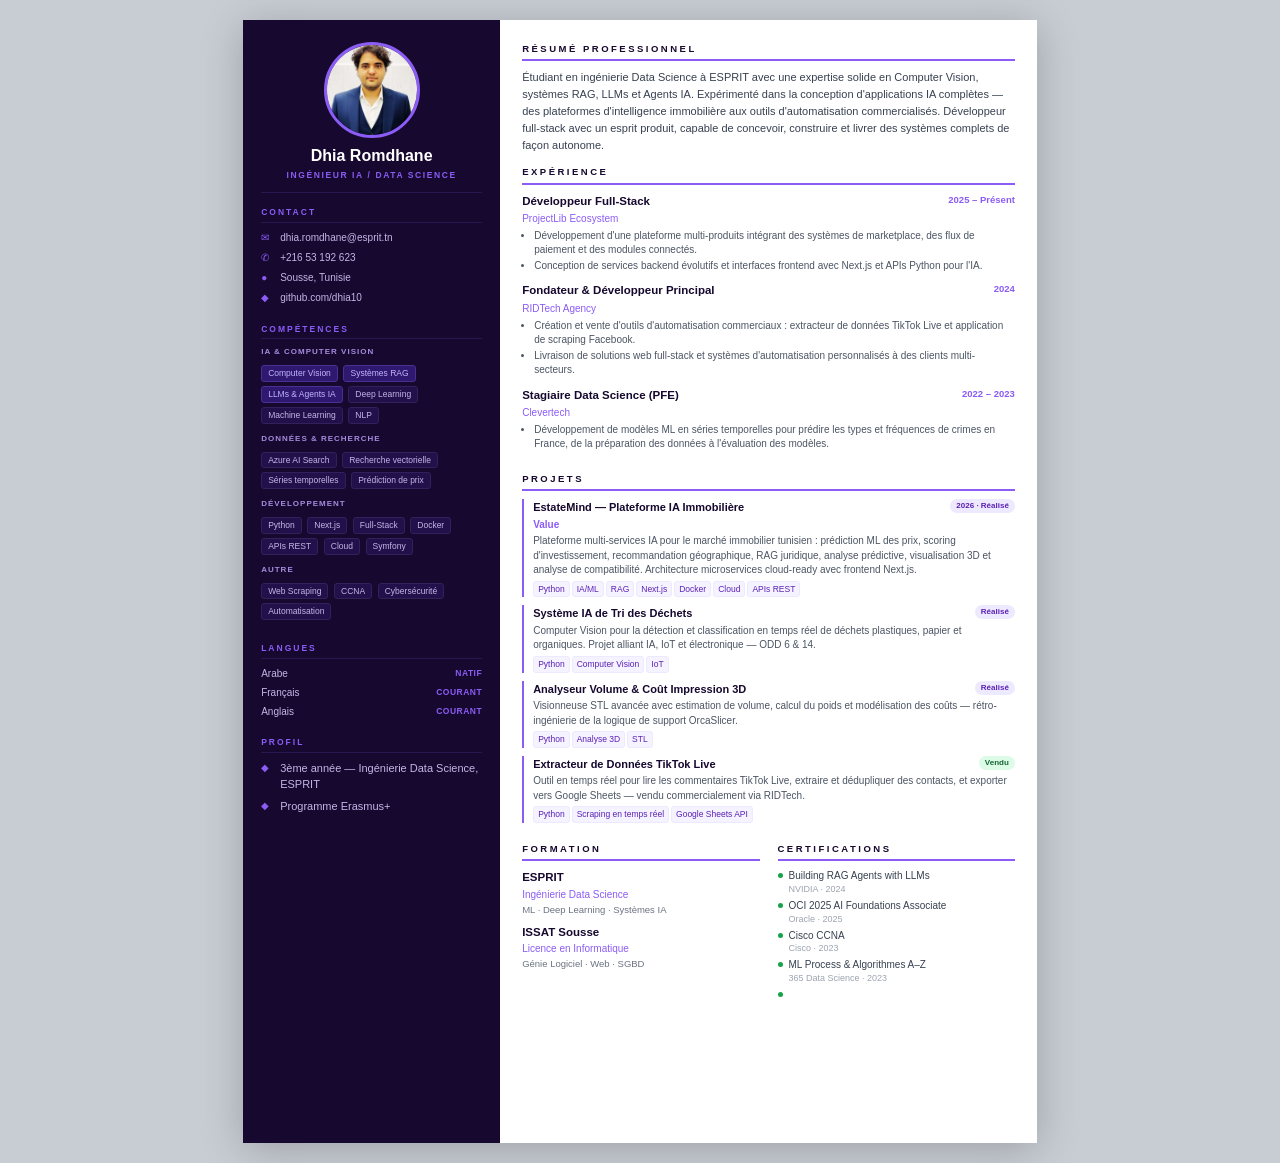
==== cv_dhia_romdhane_FR.html @ a09540bd "Initial commit (optimized)" ====
<!DOCTYPE html>
<html lang="fr">
<head>
<meta charset="UTF-8">
<title>Dhia Romdhane – CV Français</title>
<style>
* { margin:0; padding:0; box-sizing:border-box; }
body {
  font-family: 'Helvetica Neue', Arial, sans-serif;
  background: #c8cdd4;
  color: #1a1a2e;
  font-size: 13px;
  line-height: 1.5;
  display: flex;
  justify-content: center;
  align-items: flex-start;
  min-height: 100vh;
  padding: 20px 0;
}
.page {
  width: 210mm;
  height: 297mm;
  overflow: hidden;
  background: white;
  display: grid;
  grid-template-columns: 68mm 1fr;
  box-shadow: 0 6px 40px rgba(0,0,0,0.22);
  flex-shrink: 0;
}
.sidebar {
  background: #16082e;
  color: #dde6f5;
  padding: 22px 18px;
  display: flex;
  flex-direction: column;
  gap: 13px;
  overflow: hidden;
}
.photo-wrap { display:flex; justify-content:center; }
.photo-circle {
  width: 96px;
  height: 96px;
  border-radius: 50%;
  border: 3px solid #8b5cf6;
  overflow: hidden;
  background: #2d1260;
  display: flex;
  align-items: center;
  justify-content: center;
  font-size: 30px;
  font-weight: 700;
  color: #8b5cf6;
}
.photo-circle img { width:100%; height:100%; object-fit:cover; object-position: center top; }
.name-block {
  text-align: center;
  border-bottom: 1px solid #2a1650;
  padding-bottom: 10px;
  margin-top: 8px;
}
.name-block h1 { font-size:16px; font-weight:700; color:#fff; line-height:1.2; }
.name-block .subtitle {
  font-size: 8.5px;
  color: #8b5cf6;
  font-weight: 600;
  text-transform: uppercase;
  letter-spacing: 1.6px;
  margin-top: 4px;
}
.s-section h3 {
  font-size: 8.5px;
  font-weight: 700;
  text-transform: uppercase;
  letter-spacing: 2px;
  color: #8b5cf6;
  border-bottom: 1px solid #2a1650;
  padding-bottom: 3px;
  margin-bottom: 7px;
}
.c-item {
  display: flex;
  align-items: flex-start;
  gap: 6px;
  margin-bottom: 5px;
  font-size: 10px;
  color: #c5b5e8;
}
.c-item .ic { color:#8b5cf6; font-size:10px; flex-shrink:0; width:13px; }
.c-item a { color:#c5b5e8; text-decoration:none; }
.skill-cat { margin-bottom:8px; }
.skill-cat-label {
  font-size: 8px;
  font-weight: 700;
  text-transform: uppercase;
  letter-spacing: 1px;
  color: #a78bde;
  margin-bottom: 4px;
}
.stag {
  display: inline-block;
  background: #22104a;
  color: #c5b5e8;
  font-size: 8.5px;
  padding: 1px 6px;
  border-radius: 3px;
  margin: 1px 2px 1px 0;
  border: 1px solid #33205a;
}
.stag.hot {
  background: #2e1870;
  color: #c4b5fd;
  border-color: #4c2f90;
}
.lang-row {
  display: flex;
  justify-content: space-between;
  align-items: center;
  margin-bottom: 4px;
  font-size: 10px;
  color: #c5b5e8;
}
.lang-level {
  font-size: 8.5px;
  color: #8b5cf6;
  font-weight: 600;
  text-transform: uppercase;
  letter-spacing: 0.5px;
}
.main { padding: 22px 22px; display:flex; flex-direction:column; gap:11px; overflow:hidden; }
.section h2 {
  font-size: 9.5px;
  font-weight: 700;
  text-transform: uppercase;
  letter-spacing: 2.5px;
  color: #16082e;
  border-bottom: 2px solid #8b5cf6;
  padding-bottom: 3px;
  margin-bottom: 8px;
}
.summary-p { font-size:11px; color:#374151; line-height:1.55; }
.exp-item { margin-bottom:9px; }
.exp-head {
  display: flex;
  justify-content: space-between;
  align-items: flex-start;
  margin-bottom: 1px;
}
.exp-role { font-size:11.5px; font-weight:600; color:#16082e; }
.exp-date { font-size:9.5px; color:#8b5cf6; font-weight:600; white-space:nowrap; }
.exp-org { font-size:10px; color:#8b5cf6; font-weight:500; margin-bottom:3px; }
.bullets { padding-left:12px; color:#4b5563; font-size:10px; }
.bullets li { margin-bottom:1px; line-height:1.45; }
.proj-item {
  margin-bottom:8px;
  padding-left:9px;
  border-left: 2px solid #8b5cf6;
}
.proj-head {
  display: flex;
  justify-content: space-between;
  align-items: flex-start;
  margin-bottom:1px;
}
.proj-name { font-size:11px; font-weight:600; color:#16082e; }
.badge {
  font-size: 8px;
  padding: 1px 6px;
  border-radius: 10px;
  font-weight: 600;
  white-space: nowrap;
}
.badge.done { background:#ede9fe; color:#5b21b6; }
.badge.sold { background:#dcfce7; color:#166534; }
.proj-desc { font-size:10px; color:#4b5563; line-height:1.45; margin-top:2px; }
.tech-row { display:flex; flex-wrap:wrap; gap:2px; margin-top:3px; }
.tech { font-size:8.5px; background:#f5f3ff; color:#5b21b6; padding:1px 4px; border-radius:3px; border:1px solid #ede9fe; }
.edu-item { margin-bottom:7px; }
.edu-school { font-size:11.5px; font-weight:600; color:#16082e; }
.edu-deg { font-size:10px; color:#8b5cf6; font-weight:500; }
.edu-focus { font-size:9.5px; color:#6b7280; margin-top:1px; }
.cert-item { display:flex; align-items:flex-start; gap:6px; margin-bottom:4px; }
.cert-dot { width:5px; height:5px; border-radius:50%; background:#8b5cf6; margin-top:4px; flex-shrink:0; }
.cert-dot.done { background:#16a34a; }
.cert-text { font-size:10px; color:#374151; line-height:1.35; }
.cert-sub { font-size:9px; color:#9ca3af; }
@page { margin: 0; size: A4; }
@media print { body{background:white; padding:0; min-height:unset;} .page{box-shadow:none; margin:0;} }
</style>
</head>
<body>
<div class="page">

<div class="sidebar">
  <div>
    <div class="photo-wrap">
      <div class="photo-circle">
        <img src="photo_dhia.jpg" alt="Dhia Romdhane"
             onerror="this.parentElement.innerHTML='DR'">
      </div>
    </div>
    <div class="name-block">
      <h1>Dhia Romdhane</h1>
      <div class="subtitle">Ingénieur IA / Data Science</div>
    </div>
  </div>

  <div class="s-section">
    <h3>Contact</h3>
    <div class="c-item"><span class="ic">&#9993;</span><span>dhia.romdhane@esprit.tn</span></div>
    <div class="c-item"><span class="ic">&#9990;</span><span>+216 53 192 623</span></div>
    <div class="c-item"><span class="ic">&#9679;</span><span>Sousse, Tunisie</span></div>
    <div class="c-item"><span class="ic">&#9670;</span><a href="https://github.com/dhia10">github.com/dhia10</a></div>
  </div>

  <div class="s-section">
    <h3>Compétences</h3>
    <div class="skill-cat">
      <div class="skill-cat-label">IA &amp; Computer Vision</div>
      <span class="stag hot">Computer Vision</span>
      <span class="stag hot">Systèmes RAG</span>
      <span class="stag hot">LLMs &amp; Agents IA</span>
      <span class="stag">Deep Learning</span>
      <span class="stag">Machine Learning</span>
      <span class="stag">NLP</span>
    </div>
    <div class="skill-cat">
      <div class="skill-cat-label">Données &amp; Recherche</div>
      <span class="stag">Azure AI Search</span>
      <span class="stag">Recherche vectorielle</span>
      <span class="stag">Séries temporelles</span>
      <span class="stag">Prédiction de prix</span>
    </div>
    <div class="skill-cat">
      <div class="skill-cat-label">Développement</div>
      <span class="stag">Python</span>
      <span class="stag">Next.js</span>
      <span class="stag">Full-Stack</span>
      <span class="stag">Docker</span>
      <span class="stag">APIs REST</span>
      <span class="stag">Cloud</span>
      <span class="stag">Symfony</span>
    </div>
    <div class="skill-cat">
      <div class="skill-cat-label">Autre</div>
      <span class="stag">Web Scraping</span>
      <span class="stag">CCNA</span>
      <span class="stag">Cybersécurité</span>
      <span class="stag">Automatisation</span>
    </div>
  </div>

  <div class="s-section">
    <h3>Langues</h3>
    <div class="lang-row"><span>Arabe</span><span class="lang-level">Natif</span></div>
    <div class="lang-row"><span>Français</span><span class="lang-level">Courant</span></div>
    <div class="lang-row"><span>Anglais</span><span class="lang-level">Courant</span></div>
  </div>

  <div class="s-section">
    <h3>Profil</h3>
    <div class="c-item" style="font-size:11px;">
      <span class="ic">&#9670;</span>
      <span>3ème année — Ingénierie Data Science, ESPRIT</span>
    </div>
    <div class="c-item" style="font-size:11px; margin-top:2px;">
      <span class="ic">&#9670;</span>
      <span>Programme Erasmus+</span>
    </div>
  </div>
</div>

<div class="main">

  <div class="section">
    <h2>Résumé Professionnel</h2>
    <p class="summary-p">
      Étudiant en ingénierie Data Science à ESPRIT avec une expertise solide en Computer Vision, systèmes RAG, LLMs et Agents IA. Expérimenté dans la conception d'applications IA complètes — des plateformes d'intelligence immobilière aux outils d'automatisation commercialisés. Développeur full-stack avec un esprit produit, capable de concevoir, construire et livrer des systèmes complets de façon autonome.
    </p>
  </div>

  <div class="section">
    <h2>Expérience</h2>

    <div class="exp-item">
      <div class="exp-head">
        <div class="exp-role">Développeur Full-Stack</div>
        <div class="exp-date">2025 – Présent</div>
      </div>
      <div class="exp-org">ProjectLib Ecosystem</div>
      <ul class="bullets">
        <li>Développement d'une plateforme multi-produits intégrant des systèmes de marketplace, des flux de paiement et des modules connectés.</li>
        <li>Conception de services backend évolutifs et interfaces frontend avec Next.js et APIs Python pour l'IA.</li>
      </ul>
    </div>

    <div class="exp-item">
      <div class="exp-head">
        <div class="exp-role">Fondateur &amp; Développeur Principal</div>
        <div class="exp-date">2024</div>
      </div>
      <div class="exp-org">RIDTech Agency</div>
      <ul class="bullets">
        <li>Création et vente d'outils d'automatisation commerciaux : extracteur de données TikTok Live et application de scraping Facebook.</li>
        <li>Livraison de solutions web full-stack et systèmes d'automatisation personnalisés à des clients multi-secteurs.</li>
      </ul>
    </div>

    <div class="exp-item">
      <div class="exp-head">
        <div class="exp-role">Stagiaire Data Science (PFE)</div>
        <div class="exp-date">2022 – 2023</div>
      </div>
      <div class="exp-org">Clevertech</div>
      <ul class="bullets">
        <li>Développement de modèles ML en séries temporelles pour prédire les types et fréquences de crimes en France, de la préparation des données à l'évaluation des modèles.</li>
      </ul>
    </div>
  </div>

  <div class="section">
    <h2>Projets</h2>

    <div class="proj-item">
      <div class="proj-head">
        <div class="proj-name">EstateMind — Plateforme IA Immobilière</div>
        <span class="badge done">2026 · Réalisé</span>
      </div>
      <div class="proj-desc" style="margin-bottom:2px;"><span style="font-size:10px;color:#8b5cf6;font-weight:600;">Value</span></div>
      <div class="proj-desc">Plateforme multi-services IA pour le marché immobilier tunisien : prédiction ML des prix, scoring d'investissement, recommandation géographique, RAG juridique, analyse prédictive, visualisation 3D et analyse de compatibilité. Architecture microservices cloud-ready avec frontend Next.js.</div>
      <div class="tech-row">
        <span class="tech">Python</span><span class="tech">IA/ML</span><span class="tech">RAG</span>
        <span class="tech">Next.js</span><span class="tech">Docker</span>
        <span class="tech">Cloud</span><span class="tech">APIs REST</span>
      </div>
    </div>

    <div class="proj-item">
      <div class="proj-head">
        <div class="proj-name">Système IA de Tri des Déchets</div>
        <span class="badge done">Réalisé</span>
      </div>
      <div class="proj-desc">Computer Vision pour la détection et classification en temps réel de déchets plastiques, papier et organiques. Projet alliant IA, IoT et électronique — ODD 6 &amp; 14.</div>
      <div class="tech-row">
        <span class="tech">Python</span><span class="tech">Computer Vision</span><span class="tech">IoT</span>
      </div>
    </div>

    <div class="proj-item">
      <div class="proj-head">
        <div class="proj-name">Analyseur Volume &amp; Coût Impression 3D</div>
        <span class="badge done">Réalisé</span>
      </div>
      <div class="proj-desc">Visionneuse STL avancée avec estimation de volume, calcul du poids et modélisation des coûts — rétro-ingénierie de la logique de support OrcaSlicer.</div>
      <div class="tech-row">
        <span class="tech">Python</span><span class="tech">Analyse 3D</span><span class="tech">STL</span>
      </div>
    </div>

    <div class="proj-item">
      <div class="proj-head">
        <div class="proj-name">Extracteur de Données TikTok Live</div>
        <span class="badge sold">Vendu</span>
      </div>
      <div class="proj-desc">Outil en temps réel pour lire les commentaires TikTok Live, extraire et dédupliquer des contacts, et exporter vers Google Sheets — vendu commercialement via RIDTech.</div>
      <div class="tech-row">
        <span class="tech">Python</span><span class="tech">Scraping en temps réel</span><span class="tech">Google Sheets API</span>
      </div>
    </div>
  </div>

  <div style="display:grid; grid-template-columns:1fr 1fr; gap:18px;">
    <div class="section">
      <h2>Formation</h2>
      <div class="edu-item">
        <div class="edu-school">ESPRIT</div>
        <div class="edu-deg">Ingénierie Data Science</div>
        <div class="edu-focus">ML · Deep Learning · Systèmes IA</div>
      </div>
      <div class="edu-item">
        <div class="edu-school">ISSAT Sousse</div>
        <div class="edu-deg">Licence en Informatique</div>
        <div class="edu-focus">Génie Logiciel · Web · SGBD</div>
      </div>
    </div>

    <div class="section">
      <h2>Certifications</h2>
      <div class="cert-item"><div class="cert-dot done"></div><div class="cert-text">Building RAG Agents with LLMs<div class="cert-sub">NVIDIA · 2024</div></div></div>
      <div class="cert-item"><div class="cert-dot done"></div><div class="cert-text">OCI 2025 AI Foundations Associate<div class="cert-sub">Oracle · 2025</div></div></div>
      <div class="cert-item"><div class="cert-dot done"></div><div class="cert-text">Cisco CCNA<div class="cert-sub">Cisco · 2023</div></div></div>
      <div class="cert-item"><div class="cert-dot done"></div><div class="cert-text">ML Process &amp; Algorithmes A–Z<div class="cert-sub">365 Data Science · 2023</div></div></div>
      <div class="cert-item"><div class="cert-dot done"></div><div class="c
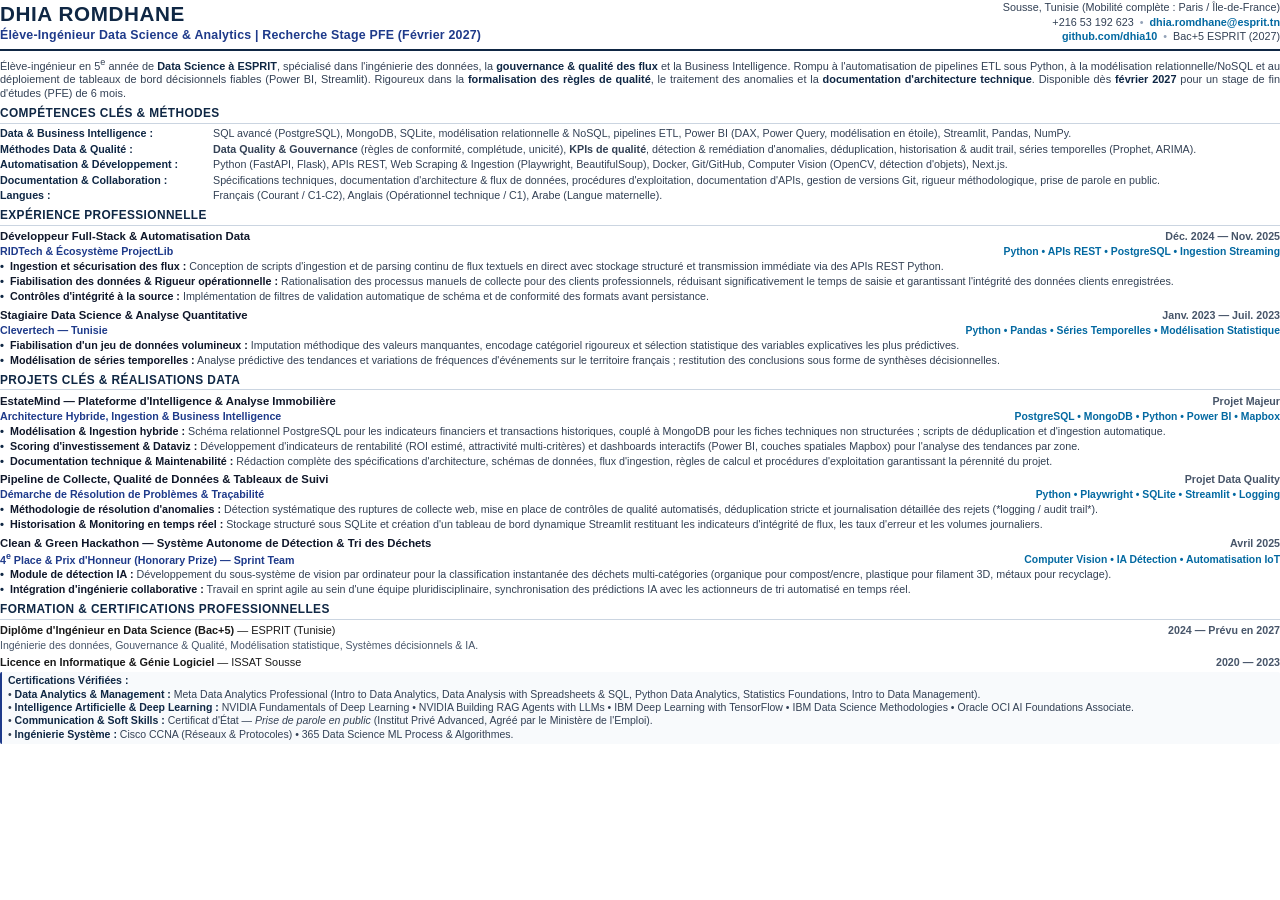
==== commit 8f7e0f5b: "update: refresh master French CV with data governance, quality KPIs, hackathon, and verified certs" ====
--- a/cv_dhia_romdhane_FR.html
+++ b/cv_dhia_romdhane_FR.html
@@ -2,391 +2,376 @@
 <html lang="fr">
 <head>
 <meta charset="UTF-8">
-<title>Dhia Romdhane – CV Français</title>
+<meta name="viewport" content="width=device-width, initial-scale=1.0">
+<title>CV Dhia Romdhane - Data Science & Analytics</title>
 <style>
-* { margin:0; padding:0; box-sizing:border-box; }
-body {
-  font-family: 'Helvetica Neue', Arial, sans-serif;
-  background: #c8cdd4;
-  color: #1a1a2e;
-  font-size: 13px;
-  line-height: 1.5;
-  display: flex;
-  justify-content: center;
-  align-items: flex-start;
-  min-height: 100vh;
-  padding: 20px 0;
-}
-.page {
-  width: 210mm;
-  height: 297mm;
-  overflow: hidden;
-  background: white;
-  display: grid;
-  grid-template-columns: 68mm 1fr;
-  box-shadow: 0 6px 40px rgba(0,0,0,0.22);
-  flex-shrink: 0;
-}
-.sidebar {
-  background: #16082e;
-  color: #dde6f5;
-  padding: 22px 18px;
-  display: flex;
-  flex-direction: column;
-  gap: 13px;
-  overflow: hidden;
-}
-.photo-wrap { display:flex; justify-content:center; }
-.photo-circle {
-  width: 96px;
-  height: 96px;
-  border-radius: 50%;
-  border: 3px solid #8b5cf6;
-  overflow: hidden;
-  background: #2d1260;
-  display: flex;
-  align-items: center;
-  justify-content: center;
-  font-size: 30px;
-  font-weight: 700;
-  color: #8b5cf6;
-}
-.photo-circle img { width:100%; height:100%; object-fit:cover; object-position: center top; }
-.name-block {
-  text-align: center;
-  border-bottom: 1px solid #2a1650;
-  padding-bottom: 10px;
-  margin-top: 8px;
-}
-.name-block h1 { font-size:16px; font-weight:700; color:#fff; line-height:1.2; }
-.name-block .subtitle {
-  font-size: 8.5px;
-  color: #8b5cf6;
-  font-weight: 600;
-  text-transform: uppercase;
-  letter-spacing: 1.6px;
-  margin-top: 4px;
-}
-.s-section h3 {
-  font-size: 8.5px;
-  font-weight: 700;
-  text-transform: uppercase;
-  letter-spacing: 2px;
-  color: #8b5cf6;
-  border-bottom: 1px solid #2a1650;
-  padding-bottom: 3px;
-  margin-bottom: 7px;
-}
-.c-item {
-  display: flex;
-  align-items: flex-start;
-  gap: 6px;
-  margin-bottom: 5px;
-  font-size: 10px;
-  color: #c5b5e8;
-}
-.c-item .ic { color:#8b5cf6; font-size:10px; flex-shrink:0; width:13px; }
-.c-item a { color:#c5b5e8; text-decoration:none; }
-.skill-cat { margin-bottom:8px; }
-.skill-cat-label {
-  font-size: 8px;
-  font-weight: 700;
-  text-transform: uppercase;
-  letter-spacing: 1px;
-  color: #a78bde;
-  margin-bottom: 4px;
-}
-.stag {
-  display: inline-block;
-  background: #22104a;
-  color: #c5b5e8;
-  font-size: 8.5px;
-  padding: 1px 6px;
-  border-radius: 3px;
-  margin: 1px 2px 1px 0;
-  border: 1px solid #33205a;
-}
-.stag.hot {
-  background: #2e1870;
-  color: #c4b5fd;
-  border-color: #4c2f90;
-}
-.lang-row {
-  display: flex;
-  justify-content: space-between;
-  align-items: center;
-  margin-bottom: 4px;
-  font-size: 10px;
-  color: #c5b5e8;
-}
-.lang-level {
-  font-size: 8.5px;
-  color: #8b5cf6;
-  font-weight: 600;
-  text-transform: uppercase;
-  letter-spacing: 0.5px;
-}
-.main { padding: 22px 22px; display:flex; flex-direction:column; gap:11px; overflow:hidden; }
-.section h2 {
-  font-size: 9.5px;
-  font-weight: 700;
-  text-transform: uppercase;
-  letter-spacing: 2.5px;
-  color: #16082e;
-  border-bottom: 2px solid #8b5cf6;
-  padding-bottom: 3px;
-  margin-bottom: 8px;
-}
-.summary-p { font-size:11px; color:#374151; line-height:1.55; }
-.exp-item { margin-bottom:9px; }
-.exp-head {
-  display: flex;
-  justify-content: space-between;
-  align-items: flex-start;
-  margin-bottom: 1px;
-}
-.exp-role { font-size:11.5px; font-weight:600; color:#16082e; }
-.exp-date { font-size:9.5px; color:#8b5cf6; font-weight:600; white-space:nowrap; }
-.exp-org { font-size:10px; color:#8b5cf6; font-weight:500; margin-bottom:3px; }
-.bullets { padding-left:12px; color:#4b5563; font-size:10px; }
-.bullets li { margin-bottom:1px; line-height:1.45; }
-.proj-item {
-  margin-bottom:8px;
-  padding-left:9px;
-  border-left: 2px solid #8b5cf6;
-}
-.proj-head {
-  display: flex;
-  justify-content: space-between;
-  align-items: flex-start;
-  margin-bottom:1px;
-}
-.proj-name { font-size:11px; font-weight:600; color:#16082e; }
-.badge {
-  font-size: 8px;
-  padding: 1px 6px;
-  border-radius: 10px;
-  font-weight: 600;
-  white-space: nowrap;
-}
-.badge.done { background:#ede9fe; color:#5b21b6; }
-.badge.sold { background:#dcfce7; color:#166534; }
-.proj-desc { font-size:10px; color:#4b5563; line-height:1.45; margin-top:2px; }
-.tech-row { display:flex; flex-wrap:wrap; gap:2px; margin-top:3px; }
-.tech { font-size:8.5px; background:#f5f3ff; color:#5b21b6; padding:1px 4px; border-radius:3px; border:1px solid #ede9fe; }
-.edu-item { margin-bottom:7px; }
-.edu-school { font-size:11.5px; font-weight:600; color:#16082e; }
-.edu-deg { font-size:10px; color:#8b5cf6; font-weight:500; }
-.edu-focus { font-size:9.5px; color:#6b7280; margin-top:1px; }
-.cert-item { display:flex; align-items:flex-start; gap:6px; margin-bottom:4px; }
-.cert-dot { width:5px; height:5px; border-radius:50%; background:#8b5cf6; margin-top:4px; flex-shrink:0; }
-.cert-dot.done { background:#16a34a; }
-.cert-text { font-size:10px; color:#374151; line-height:1.35; }
-.cert-sub { font-size:9px; color:#9ca3af; }
-@page { margin: 0; size: A4; }
-@media print { body{background:white; padding:0; min-height:unset;} .page{box-shadow:none; margin:0;} }
+  @page {
+    size: A4;
+    margin: 8mm 10mm 7mm 10mm;
+  }
+  * {
+    box-sizing: border-box;
+    margin: 0;
+    padding: 0;
+  }
+  body {
+    font-family: -apple-system, BlinkMacSystemFont, "Segoe UI", Roboto, "Helvetica Neue", Arial, sans-serif;
+    color: #1a1a1a;
+    background: #fff;
+    font-size: 8.4pt;
+    line-height: 1.32;
+    -webkit-print-color-adjust: exact;
+    print-color-adjust: exact;
+  }
+
+  /* Header */
+  .header {
+    border-bottom: 2px solid #0f2744;
+    padding-bottom: 5px;
+    margin-bottom: 6px;
+    display: flex;
+    justify-content: space-between;
+    align-items: flex-end;
+  }
+  .header-left h1 {
+    font-size: 15.5pt;
+    font-weight: 800;
+    color: #0f2744;
+    letter-spacing: 0.6px;
+    text-transform: uppercase;
+    line-height: 1.1;
+    margin-bottom: 2px;
+  }
+  .header-left .title {
+    font-size: 9.3pt;
+    font-weight: 700;
+    color: #1e3a8a;
+    letter-spacing: 0.2px;
+  }
+  .header-right {
+    text-align: right;
+    font-size: 8.1pt;
+    color: #334155;
+    line-height: 1.35;
+  }
+  .header-right a {
+    color: #0369a1;
+    text-decoration: none;
+    font-weight: 600;
+  }
+  .header-right .sep {
+    color: #94a3b8;
+    margin: 0 3px;
+  }
+
+  /* Summary */
+  .summary {
+    font-size: 8.2pt;
+    color: #334155;
+    text-align: justify;
+    margin-bottom: 6px;
+    line-height: 1.28;
+  }
+  .summary strong {
+    color: #0f2744;
+  }
+
+  /* Section */
+  section {
+    margin-bottom: 5.5px;
+  }
+  h2 {
+    font-size: 8.9pt;
+    font-weight: 800;
+    text-transform: uppercase;
+    color: #0f2744;
+    border-bottom: 1.2px solid #cbd5e1;
+    padding-bottom: 1px;
+    margin-bottom: 3.5px;
+    letter-spacing: 0.4px;
+    display: flex;
+    justify-content: space-between;
+    align-items: center;
+  }
+
+  /* Competences Grid */
+  .skills-container {
+    display: flex;
+    flex-direction: column;
+    gap: 2px;
+    font-size: 8.05pt;
+  }
+  .skill-line {
+    display: flex;
+    align-items: baseline;
+    gap: 8px;
+    line-height: 1.25;
+  }
+  .skill-label {
+    font-weight: 700;
+    color: #0f2744;
+    width: 205px;
+    flex-shrink: 0;
+  }
+  .skill-content {
+    color: #334155;
+    flex-grow: 1;
+  }
+
+  /* Experience & Projects items */
+  .item {
+    margin-bottom: 4px;
+  }
+  .item:last-child {
+    margin-bottom: 0;
+  }
+  .item-header {
+    display: flex;
+    justify-content: space-between;
+    align-items: baseline;
+    font-size: 8.5pt;
+  }
+  .item-title {
+    font-weight: 700;
+    color: #0f172a;
+  }
+  .item-date {
+    font-weight: 600;
+    color: #475569;
+    font-size: 8.0pt;
+    white-space: nowrap;
+  }
+  .item-sub {
+    display: flex;
+    justify-content: space-between;
+    align-items: baseline;
+    font-size: 8.0pt;
+    color: #475569;
+    margin-bottom: 1.5px;
+  }
+  .item-company {
+    font-weight: 600;
+    color: #1e3a8a;
+  }
+  .item-tech {
+    color: #0369a1;
+    font-weight: 600;
+    font-size: 7.8pt;
+  }
+
+  /* Bullet points */
+  ul.bullets {
+    list-style: none;
+    padding-left: 0;
+    margin: 0;
+  }
+  ul.bullets li {
+    position: relative;
+    padding-left: 10px;
+    margin-bottom: 1.5px;
+    font-size: 8.05pt;
+    line-height: 1.25;
+    text-align: justify;
+    color: #334155;
+  }
+  ul.bullets li:last-child {
+    margin-bottom: 0;
+  }
+  ul.bullets li::before {
+    content: "•";
+    position: absolute;
+    left: 0;
+    color: #0f2744;
+    font-weight: 800;
+    font-size: 8.5pt;
+    line-height: 1.2;
+  }
+  ul.bullets li strong {
+    color: #0f172a;
+  }
+
+  /* Formations & Certifications */
+  .formation-row {
+    display: flex;
+    justify-content: space-between;
+    align-items: baseline;
+    font-size: 8.2pt;
+    margin-bottom: 1px;
+  }
+  .cert-block {
+    margin-top: 2.5px;
+    font-size: 7.9pt;
+    line-height: 1.28;
+    color: #334155;
+    background: #f8fafc;
+    border-left: 2px solid #1e3a8a;
+    padding: 2.5px 6px;
+    border-radius: 2px;
+  }
+  .cert-block strong {
+    color: #0f2744;
+  }
 </style>
 </head>
 <body>
-<div class="page">
-
-<div class="sidebar">
-  <div>
-    <div class="photo-wrap">
-      <div class="photo-circle">
-        <img src="photo_dhia.jpg" alt="Dhia Romdhane"
-             onerror="this.parentElement.innerHTML='DR'">
-      </div>
-    </div>
-    <div class="name-block">
-      <h1>Dhia Romdhane</h1>
-      <div class="subtitle">Ingénieur IA / Data Science</div>
-    </div>
-  </div>
-
-  <div class="s-section">
-    <h3>Contact</h3>
-    <div class="c-item"><span class="ic">&#9993;</span><span>dhia.romdhane@esprit.tn</span></div>
-    <div class="c-item"><span class="ic">&#9990;</span><span>+216 53 192 623</span></div>
-    <div class="c-item"><span class="ic">&#9679;</span><span>Sousse, Tunisie</span></div>
-    <div class="c-item"><span class="ic">&#9670;</span><a href="https://github.com/dhia10">github.com/dhia10</a></div>
-  </div>
-
-  <div class="s-section">
-    <h3>Compétences</h3>
-    <div class="skill-cat">
-      <div class="skill-cat-label">IA &amp; Computer Vision</div>
-      <span class="stag hot">Computer Vision</span>
-      <span class="stag hot">Systèmes RAG</span>
-      <span class="stag hot">LLMs &amp; Agents IA</span>
-      <span class="stag">Deep Learning</span>
-      <span class="stag">Machine Learning</span>
-      <span class="stag">NLP</span>
-    </div>
-    <div class="skill-cat">
-      <div class="skill-cat-label">Données &amp; Recherche</div>
-      <span class="stag">Azure AI Search</span>
-      <span class="stag">Recherche vectorielle</span>
-      <span class="stag">Séries temporelles</span>
-      <span class="stag">Prédiction de prix</span>
-    </div>
-    <div class="skill-cat">
-      <div class="skill-cat-label">Développement</div>
-      <span class="stag">Python</span>
-      <span class="stag">Next.js</span>
-      <span class="stag">Full-Stack</span>
-      <span class="stag">Docker</span>
-      <span class="stag">APIs REST</span>
-      <span class="stag">Cloud</span>
-      <span class="stag">Symfony</span>
-    </div>
-    <div class="skill-cat">
-      <div class="skill-cat-label">Autre</div>
-      <span class="stag">Web Scraping</span>
-      <span class="stag">CCNA</span>
-      <span class="stag">Cybersécurité</span>
-      <span class="stag">Automatisation</span>
-    </div>
-  </div>
-
-  <div class="s-section">
-    <h3>Langues</h3>
-    <div class="lang-row"><span>Arabe</span><span class="lang-level">Natif</span></div>
-    <div class="lang-row"><span>Français</span><span class="lang-level">Courant</span></div>
-    <div class="lang-row"><span>Anglais</span><span class="lang-level">Courant</span></div>
-  </div>
-
-  <div class="s-section">
-    <h3>Profil</h3>
-    <div class="c-item" style="font-size:11px;">
-      <span class="ic">&#9670;</span>
-      <span>3ème année — Ingénierie Data Science, ESPRIT</span>
-    </div>
-    <div class="c-item" style="font-size:11px; margin-top:2px;">
-      <span class="ic">&#9670;</span>
-      <span>Programme Erasmus+</span>
-    </div>
-  </div>
+
+<!-- EN-TÊTE -->
+<header class="header">
+  <div class="header-left">
+    <h1>Dhia Romdhane</h1>
+    <div class="title">Élève-Ingénieur Data Science & Analytics | Recherche Stage PFE (Février 2027)</div>
+  </div>
+  <div class="header-right">
+    <div>Sousse, Tunisie (Mobilité complète : Paris / Île-de-France)</div>
+    <div>+216 53 192 623 <span class="sep">•</span> <a href="mailto:dhia.romdhane@esprit.tn">dhia.romdhane@esprit.tn</a></div>
+    <div><a href="https://github.com/dhia10" target="_blank">github.com/dhia10</a> <span class="sep">•</span> Bac+5 ESPRIT (2027)</div>
+  </div>
+</header>
+
+<!-- PROFIL -->
+<div class="summary">
+  Élève-ingénieur en 5<sup>e</sup> année de <strong>Data Science à ESPRIT</strong>, spécialisé dans l'ingénierie des données, la <strong>gouvernance & qualité des flux</strong> et la Business Intelligence. Rompu à l'automatisation de pipelines ETL sous Python, à la modélisation relationnelle/NoSQL et au déploiement de tableaux de bord décisionnels fiables (Power BI, Streamlit). Rigoureux dans la <strong>formalisation des règles de qualité</strong>, le traitement des anomalies et la <strong>documentation d'architecture technique</strong>. Disponible dès <strong>février 2027</strong> pour un stage de fin d'études (PFE) de 6 mois.
 </div>
 
-<div class="main">
-
-  <div class="section">
-    <h2>Résumé Professionnel</h2>
-    <p class="summary-p">
-      Étudiant en ingénierie Data Science à ESPRIT avec une expertise solide en Computer Vision, systèmes RAG, LLMs et Agents IA. Expérimenté dans la conception d'applications IA complètes — des plateformes d'intelligence immobilière aux outils d'automatisation commercialisés. Développeur full-stack avec un esprit produit, capable de concevoir, construire et livrer des systèmes complets de façon autonome.
-    </p>
-  </div>
-
-  <div class="section">
-    <h2>Expérience</h2>
-
-    <div class="exp-item">
-      <div class="exp-head">
-        <div class="exp-role">Développeur Full-Stack</div>
-        <div class="exp-date">2025 – Présent</div>
-      </div>
-      <div class="exp-org">ProjectLib Ecosystem</div>
-      <ul class="bullets">
-        <li>Développement d'une plateforme multi-produits intégrant des systèmes de marketplace, des flux de paiement et des modules connectés.</li>
-        <li>Conception de services backend évolutifs et interfaces frontend avec Next.js et APIs Python pour l'IA.</li>
-      </ul>
-    </div>
-
-    <div class="exp-item">
-      <div class="exp-head">
-        <div class="exp-role">Fondateur &amp; Développeur Principal</div>
-        <div class="exp-date">2024</div>
-      </div>
-      <div class="exp-org">RIDTech Agency</div>
-      <ul class="bullets">
-        <li>Création et vente d'outils d'automatisation commerciaux : extracteur de données TikTok Live et application de scraping Facebook.</li>
-        <li>Livraison de solutions web full-stack et systèmes d'automatisation personnalisés à des clients multi-secteurs.</li>
-      </ul>
-    </div>
-
-    <div class="exp-item">
-      <div class="exp-head">
-        <div class="exp-role">Stagiaire Data Science (PFE)</div>
-        <div class="exp-date">2022 – 2023</div>
-      </div>
-      <div class="exp-org">Clevertech</div>
-      <ul class="bullets">
-        <li>Développement de modèles ML en séries temporelles pour prédire les types et fréquences de crimes en France, de la préparation des données à l'évaluation des modèles.</li>
-      </ul>
-    </div>
-  </div>
-
-  <div class="section">
-    <h2>Projets</h2>
-
-    <div class="proj-item">
-      <div class="proj-head">
-        <div class="proj-name">EstateMind — Plateforme IA Immobilière</div>
-        <span class="badge done">2026 · Réalisé</span>
-      </div>
-      <div class="proj-desc" style="margin-bottom:2px;"><span style="font-size:10px;color:#8b5cf6;font-weight:600;">Value</span></div>
-      <div class="proj-desc">Plateforme multi-services IA pour le marché immobilier tunisien : prédiction ML des prix, scoring d'investissement, recommandation géographique, RAG juridique, analyse prédictive, visualisation 3D et analyse de compatibilité. Architecture microservices cloud-ready avec frontend Next.js.</div>
-      <div class="tech-row">
-        <span class="tech">Python</span><span class="tech">IA/ML</span><span class="tech">RAG</span>
-        <span class="tech">Next.js</span><span class="tech">Docker</span>
-        <span class="tech">Cloud</span><span class="tech">APIs REST</span>
-      </div>
-    </div>
-
-    <div class="proj-item">
-      <div class="proj-head">
-        <div class="proj-name">Système IA de Tri des Déchets</div>
-        <span class="badge done">Réalisé</span>
-      </div>
-      <div class="proj-desc">Computer Vision pour la détection et classification en temps réel de déchets plastiques, papier et organiques. Projet alliant IA, IoT et électronique — ODD 6 &amp; 14.</div>
-      <div class="tech-row">
-        <span class="tech">Python</span><span class="tech">Computer Vision</span><span class="tech">IoT</span>
-      </div>
-    </div>
-
-    <div class="proj-item">
-      <div class="proj-head">
-        <div class="proj-name">Analyseur Volume &amp; Coût Impression 3D</div>
-        <span class="badge done">Réalisé</span>
-      </div>
-      <div class="proj-desc">Visionneuse STL avancée avec estimation de volume, calcul du poids et modélisation des coûts — rétro-ingénierie de la logique de support OrcaSlicer.</div>
-      <div class="tech-row">
-        <span class="tech">Python</span><span class="tech">Analyse 3D</span><span class="tech">STL</span>
-      </div>
-    </div>
-
-    <div class="proj-item">
-      <div class="proj-head">
-        <div class="proj-name">Extracteur de Données TikTok Live</div>
-        <span class="badge sold">Vendu</span>
-      </div>
-      <div class="proj-desc">Outil en temps réel pour lire les commentaires TikTok Live, extraire et dédupliquer des contacts, et exporter vers Google Sheets — vendu commercialement via RIDTech.</div>
-      <div class="tech-row">
-        <span class="tech">Python</span><span class="tech">Scraping en temps réel</span><span class="tech">Google Sheets API</span>
-      </div>
-    </div>
-  </div>
-
-  <div style="display:grid; grid-template-columns:1fr 1fr; gap:18px;">
-    <div class="section">
-      <h2>Formation</h2>
-      <div class="edu-item">
-        <div class="edu-school">ESPRIT</div>
-        <div class="edu-deg">Ingénierie Data Science</div>
-        <div class="edu-focus">ML · Deep Learning · Systèmes IA</div>
-      </div>
-      <div class="edu-item">
-        <div class="edu-school">ISSAT Sousse</div>
-        <div class="edu-deg">Licence en Informatique</div>
-        <div class="edu-focus">Génie Logiciel · Web · SGBD</div>
-      </div>
-    </div>
-
-    <div class="section">
-      <h2>Certifications</h2>
-      <div class="cert-item"><div class="cert-dot done"></div><div class="cert-text">Building RAG Agents with LLMs<div class="cert-sub">NVIDIA · 2024</div></div></div>
-      <div class="cert-item"><div class="cert-dot done"></div><div class="cert-text">OCI 2025 AI Foundations Associate<div class="cert-sub">Oracle · 2025</div></div></div>
-      <div class="cert-item"><div class="cert-dot done"></div><div class="cert-text">Cisco CCNA<div class="cert-sub">Cisco · 2023</div></div></div>
-      <div class="cert-item"><div class="cert-dot done"></div><div class="cert-text">ML Process &amp; Algorithmes A–Z<div class="cert-sub">365 Data Science · 2023</div></div></div>
-      <div class="cert-item"><div class="cert-dot done"></div><div class="c+<!-- COMPÉTENCES TECHNIQUES -->
+<section>
+  <h2>Compétences Clés & Méthodes</h2>
+  <div class="skills-container">
+    <div class="skill-line">
+      <span class="skill-label">Data & Business Intelligence :</span>
+      <span class="skill-content">SQL avancé (PostgreSQL), MongoDB, SQLite, modélisation relationnelle & NoSQL, pipelines ETL, Power BI (DAX, Power Query, modélisation en étoile), Streamlit, Pandas, NumPy.</span>
+    </div>
+    <div class="skill-line">
+      <span class="skill-label">Méthodes Data & Qualité :</span>
+      <span class="skill-content"><strong>Data Quality & Gouvernance</strong> (règles de conformité, complétude, unicité), <strong>KPIs de qualité</strong>, détection & remédiation d'anomalies, déduplication, historisation & audit trail, séries temporelles (Prophet, ARIMA).</span>
+    </div>
+    <div class="skill-line">
+      <span class="skill-label">Automatisation & Développement :</span>
+      <span class="skill-content">Python (FastAPI, Flask), APIs REST, Web Scraping & Ingestion (Playwright, BeautifulSoup), Docker, Git/GitHub, Computer Vision (OpenCV, détection d'objets), Next.js.</span>
+    </div>
+    <div class="skill-line">
+      <span class="skill-label">Documentation & Collaboration :</span>
+      <span class="skill-content">Spécifications techniques, documentation d'architecture & flux de données, procédures d'exploitation, documentation d'APIs, gestion de versions Git, rigueur méthodologique, prise de parole en public.</span>
+    </div>
+    <div class="skill-line">
+      <span class="skill-label">Langues :</span>
+      <span class="skill-content">Français (Courant / C1-C2), Anglais (Opérationnel technique / C1), Arabe (Langue maternelle).</span>
+    </div>
+  </div>
+</section>
+
+<!-- EXPÉRIENCE PROFESSIONNELLE -->
+<section>
+  <h2>Expérience Professionnelle</h2>
+
+  <div class="item">
+    <div class="item-header">
+      <span class="item-title">Développeur Full-Stack & Automatisation Data</span>
+      <span class="item-date">Déc. 2024 — Nov. 2025</span>
+    </div>
+    <div class="item-sub">
+      <span class="item-company">RIDTech & Écosystème ProjectLib</span>
+      <span class="item-tech">Python • APIs REST • PostgreSQL • Ingestion Streaming</span>
+    </div>
+    <ul class="bullets">
+      <li><strong>Ingestion et sécurisation des flux :</strong> Conception de scripts d'ingestion et de parsing continu de flux textuels en direct avec stockage structuré et transmission immédiate via des APIs REST Python.</li>
+      <li><strong>Fiabilisation des données & Rigueur opérationnelle :</strong> Rationalisation des processus manuels de collecte pour des clients professionnels, réduisant significativement le temps de saisie et garantissant l'intégrité des données clients enregistrées.</li>
+      <li><strong>Contrôles d'intégrité à la source :</strong> Implémentation de filtres de validation automatique de schéma et de conformité des formats avant persistance.</li>
+    </ul>
+  </div>
+
+  <div class="item">
+    <div class="item-header">
+      <span class="item-title">Stagiaire Data Science & Analyse Quantitative</span>
+      <span class="item-date">Janv. 2023 — Juil. 2023</span>
+    </div>
+    <div class="item-sub">
+      <span class="item-company">Clevertech — Tunisie</span>
+      <span class="item-tech">Python • Pandas • Séries Temporelles • Modélisation Statistique</span>
+    </div>
+    <ul class="bullets">
+      <li><strong>Fiabilisation d'un jeu de données volumineux :</strong> Imputation méthodique des valeurs manquantes, encodage catégoriel rigoureux et sélection statistique des variables explicatives les plus prédictives.</li>
+      <li><strong>Modélisation de séries temporelles :</strong> Analyse prédictive des tendances et variations de fréquences d'événements sur le territoire français ; restitution des conclusions sous forme de synthèses décisionnelles.</li>
+    </ul>
+  </div>
+</section>
+
+<!-- PROJETS CLÉS & RÉALISATIONS DATA -->
+<section>
+  <h2>Projets Clés & Réalisations Data</h2>
+
+  <div class="item">
+    <div class="item-header">
+      <span class="item-title">EstateMind — Plateforme d'Intelligence & Analyse Immobilière</span>
+      <span class="item-date">Projet Majeur</span>
+    </div>
+    <div class="item-sub">
+      <span class="item-company">Architecture Hybride, Ingestion & Business Intelligence</span>
+      <span class="item-tech">PostgreSQL • MongoDB • Python • Power BI • Mapbox</span>
+    </div>
+    <ul class="bullets">
+      <li><strong>Modélisation & Ingestion hybride :</strong> Schéma relationnel PostgreSQL pour les indicateurs financiers et transactions historiques, couplé à MongoDB pour les fiches techniques non structurées ; scripts de déduplication et d'ingestion automatique.</li>
+      <li><strong>Scoring d'investissement & Dataviz :</strong> Développement d'indicateurs de rentabilité (ROI estimé, attractivité multi-critères) et dashboards interactifs (Power BI, couches spatiales Mapbox) pour l'analyse des tendances par zone.</li>
+      <li><strong>Documentation technique & Maintenabilité :</strong> Rédaction complète des spécifications d'architecture, schémas de données, flux d'ingestion, règles de calcul et procédures d'exploitation garantissant la pérennité du projet.</li>
+    </ul>
+  </div>
+
+  <div class="item">
+    <div class="item-header">
+      <span class="item-title">Pipeline de Collecte, Qualité de Données & Tableaux de Suivi</span>
+      <span class="item-date">Projet Data Quality</span>
+    </div>
+    <div class="item-sub">
+      <span class="item-company">Démarche de Résolution de Problèmes & Traçabilité</span>
+      <span class="item-tech">Python • Playwright • SQLite • Streamlit • Logging</span>
+    </div>
+    <ul class="bullets">
+      <li><strong>Méthodologie de résolution d'anomalies :</strong> Détection systématique des ruptures de collecte web, mise en place de contrôles de qualité automatisés, déduplication stricte et journalisation détaillée des rejets (*logging / audit trail*).</li>
+      <li><strong>Historisation & Monitoring en temps réel :</strong> Stockage structuré sous SQLite et création d'un tableau de bord dynamique Streamlit restituant les indicateurs d'intégrité de flux, les taux d'erreur et les volumes journaliers.</li>
+    </ul>
+  </div>
+
+  <div class="item">
+    <div class="item-header">
+      <span class="item-title">Clean & Green Hackathon — Système Autonome de Détection & Tri des Déchets</span>
+      <span class="item-date">Avril 2025</span>
+    </div>
+    <div class="item-sub">
+      <span class="item-company">4<sup>e</sup> Place & Prix d'Honneur (Honorary Prize) — Sprint Team</span>
+      <span class="item-tech">Computer Vision • IA Détection • Automatisation IoT</span>
+    </div>
+    <ul class="bullets">
+      <li><strong>Module de détection IA :</strong> Développement du sous-système de vision par ordinateur pour la classification instantanée des déchets multi-catégories (organique pour compost/encre, plastique pour filament 3D, métaux pour recyclage).</li>
+      <li><strong>Intégration d'ingénierie collaborative :</strong> Travail en sprint agile au sein d'une équipe pluridisciplinaire, synchronisation des prédictions IA avec les actionneurs de tri automatisé en temps réel.</li>
+    </ul>
+  </div>
+</section>
+
+<!-- FORMATION & CERTIFICATIONS -->
+<section>
+  <h2>Formation & Certifications Professionnelles</h2>
+
+  <div class="formation-row">
+    <span><strong>Diplôme d'Ingénieur en Data Science (Bac+5)</strong> — ESPRIT (Tunisie)</span>
+    <span class="item-date">2024 — Prévu en 2027</span>
+  </div>
+  <div style="font-size: 7.9pt; color: #475569; margin-bottom: 2px;">
+    Ingénierie des données, Gouvernance & Qualité, Modélisation statistique, Systèmes décisionnels & IA.
+  </div>
+
+  <div class="formation-row">
+    <span><strong>Licence en Informatique & Génie Logiciel</strong> — ISSAT Sousse</span>
+    <span class="item-date">2020 — 2023</span>
+  </div>
+
+  <div class="cert-block">
+    <strong>Certifications Vérifiées :</strong><br/>
+    • <strong>Data Analytics & Management :</strong> Meta Data Analytics Professional (Intro to Data Analytics, Data Analysis with Spreadsheets & SQL, Python Data Analytics, Statistics Foundations, Intro to Data Management).<br/>
+    • <strong>Intelligence Artificielle & Deep Learning :</strong> NVIDIA Fundamentals of Deep Learning • NVIDIA Building RAG Agents with LLMs • IBM Deep Learning with TensorFlow • IBM Data Science Methodologies • Oracle OCI AI Foundations Associate.<br/>
+    • <strong>Communication & Soft Skills :</strong> Certificat d'État — <em>Prise de parole en public</em> (Institut Privé Advanced, Agréé par le Ministère de l'Emploi).<br/>
+    • <strong>Ingénierie Système :</strong> Cisco CCNA (Réseaux & Protocoles) • 365 Data Science ML Process & Algorithmes.
+  </div>
+</section>
+
+</body>
+</html>
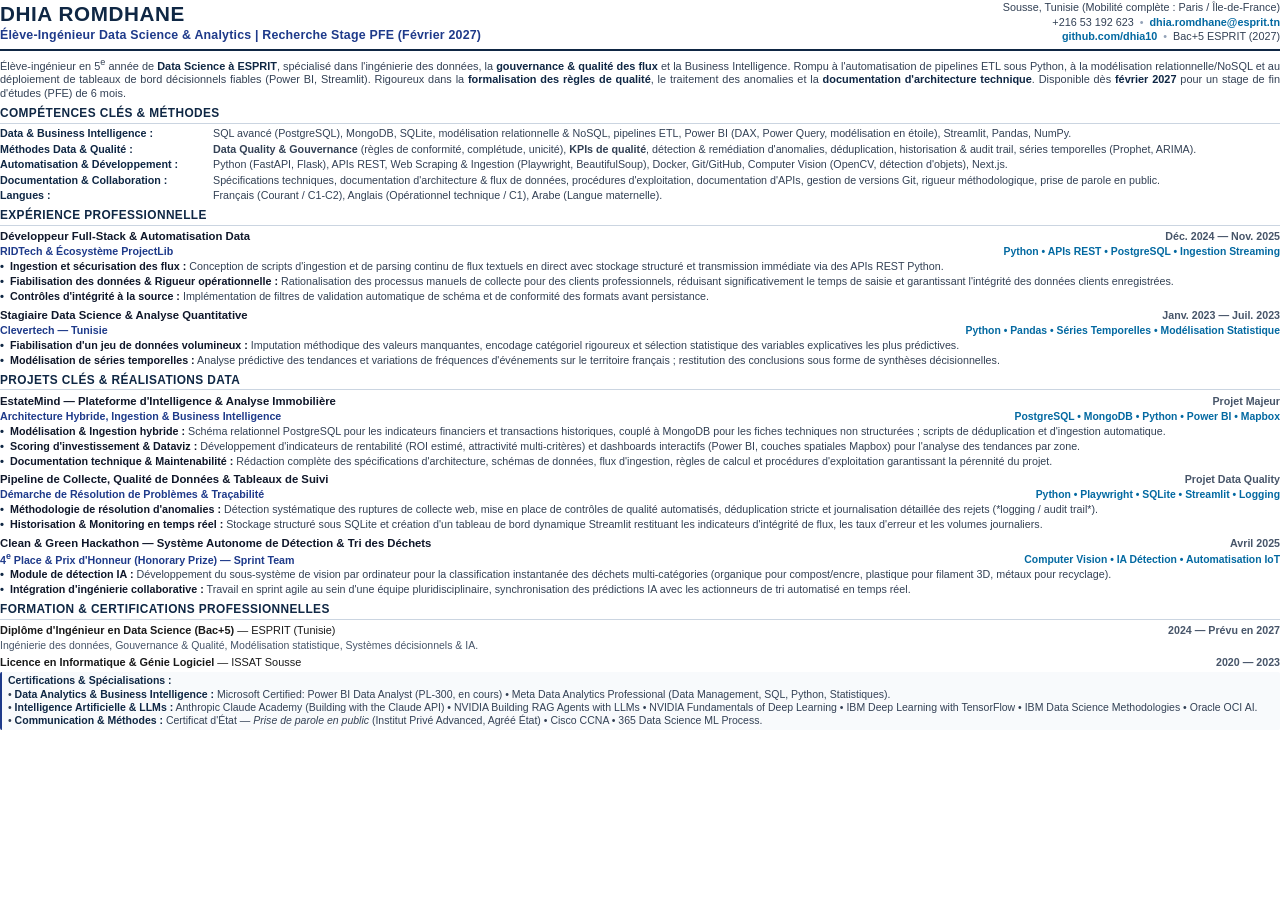
==== commit a5eaadb5: "update: add Anthropic Claude API and Microsoft PL-300 certifications to master CV" ====
--- a/cv_dhia_romdhane_FR.html
+++ b/cv_dhia_romdhane_FR.html
@@ -365,11 +365,10 @@
   </div>
 
   <div class="cert-block">
-    <strong>Certifications Vérifiées :</strong><br/>
-    • <strong>Data Analytics & Management :</strong> Meta Data Analytics Professional (Intro to Data Analytics, Data Analysis with Spreadsheets & SQL, Python Data Analytics, Statistics Foundations, Intro to Data Management).<br/>
-    • <strong>Intelligence Artificielle & Deep Learning :</strong> NVIDIA Fundamentals of Deep Learning • NVIDIA Building RAG Agents with LLMs • IBM Deep Learning with TensorFlow • IBM Data Science Methodologies • Oracle OCI AI Foundations Associate.<br/>
-    • <strong>Communication & Soft Skills :</strong> Certificat d'État — <em>Prise de parole en public</em> (Institut Privé Advanced, Agréé par le Ministère de l'Emploi).<br/>
-    • <strong>Ingénierie Système :</strong> Cisco CCNA (Réseaux & Protocoles) • 365 Data Science ML Process & Algorithmes.
+    <strong>Certifications & Spécialisations :</strong><br/>
+    • <strong>Data Analytics & Business Intelligence :</strong> Microsoft Certified: Power BI Data Analyst (PL-300, en cours) • Meta Data Analytics Professional (Data Management, SQL, Python, Statistiques).<br/>
+    • <strong>Intelligence Artificielle & LLMs :</strong> Anthropic Claude Academy (Building with the Claude API) • NVIDIA Building RAG Agents with LLMs • NVIDIA Fundamentals of Deep Learning • IBM Deep Learning with TensorFlow • IBM Data Science Methodologies • Oracle OCI AI.<br/>
+    • <strong>Communication & Méthodes :</strong> Certificat d'État — <em>Prise de parole en public</em> (Institut Privé Advanced, Agréé État) • Cisco CCNA • 365 Data Science ML Process.
   </div>
 </section>
 
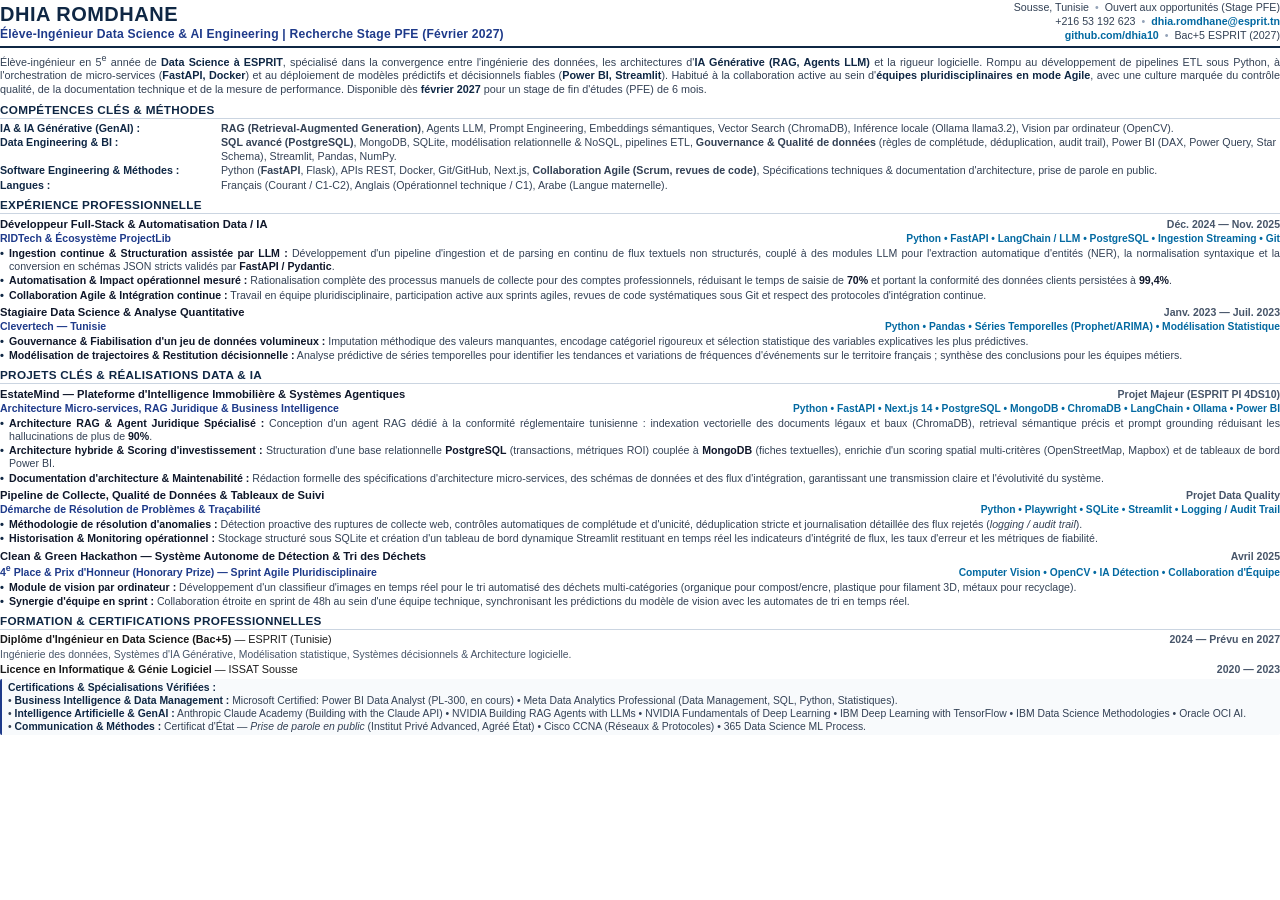
==== commit eb605c09: "refactor(cv): optimize resume for Data Science, GenAI and Software Engineering" ====
--- a/cv_dhia_romdhane_FR.html
+++ b/cv_dhia_romdhane_FR.html
@@ -3,11 +3,11 @@
 <head>
 <meta charset="UTF-8">
 <meta name="viewport" content="width=device-width, initial-scale=1.0">
-<title>CV Dhia Romdhane - Data Science & Analytics</title>
+<title>CV Dhia Romdhane - Data Science & AI Engineering</title>
 <style>
   @page {
     size: A4;
-    margin: 8mm 10mm 7mm 10mm;
+    margin: 7mm 10mm 6mm 10mm;
   }
   * {
     box-sizing: border-box;
@@ -18,8 +18,8 @@
     font-family: -apple-system, BlinkMacSystemFont, "Segoe UI", Roboto, "Helvetica Neue", Arial, sans-serif;
     color: #1a1a1a;
     background: #fff;
-    font-size: 8.4pt;
-    line-height: 1.32;
+    font-size: 8.2pt;
+    line-height: 1.28;
     -webkit-print-color-adjust: exact;
     print-color-adjust: exact;
   }
@@ -27,32 +27,32 @@
   /* Header */
   .header {
     border-bottom: 2px solid #0f2744;
-    padding-bottom: 5px;
-    margin-bottom: 6px;
+    padding-bottom: 4px;
+    margin-bottom: 5px;
     display: flex;
     justify-content: space-between;
     align-items: flex-end;
   }
   .header-left h1 {
-    font-size: 15.5pt;
+    font-size: 15pt;
     font-weight: 800;
     color: #0f2744;
-    letter-spacing: 0.6px;
+    letter-spacing: 0.5px;
     text-transform: uppercase;
     line-height: 1.1;
     margin-bottom: 2px;
   }
   .header-left .title {
-    font-size: 9.3pt;
+    font-size: 9.1pt;
     font-weight: 700;
     color: #1e3a8a;
     letter-spacing: 0.2px;
   }
   .header-right {
     text-align: right;
-    font-size: 8.1pt;
-    color: #334155;
-    line-height: 1.35;
+    font-size: 8.0pt;
+    color: #334155;
+    line-height: 1.32;
   }
   .header-right a {
     color: #0369a1;
@@ -66,11 +66,11 @@
 
   /* Summary */
   .summary {
-    font-size: 8.2pt;
+    font-size: 8.1pt;
     color: #334155;
     text-align: justify;
-    margin-bottom: 6px;
-    line-height: 1.28;
+    margin-bottom: 5px;
+    line-height: 1.26;
   }
   .summary strong {
     color: #0f2744;
@@ -78,39 +78,39 @@
 
   /* Section */
   section {
-    margin-bottom: 5.5px;
+    margin-bottom: 5px;
   }
   h2 {
-    font-size: 8.9pt;
+    font-size: 8.8pt;
     font-weight: 800;
     text-transform: uppercase;
     color: #0f2744;
     border-bottom: 1.2px solid #cbd5e1;
     padding-bottom: 1px;
-    margin-bottom: 3.5px;
-    letter-spacing: 0.4px;
+    margin-bottom: 3px;
+    letter-spacing: 0.3px;
     display: flex;
     justify-content: space-between;
     align-items: center;
   }
 
-  /* Competences Grid */
+  /* Competences */
   .skills-container {
     display: flex;
     flex-direction: column;
-    gap: 2px;
-    font-size: 8.05pt;
+    gap: 1.5px;
+    font-size: 8.0pt;
   }
   .skill-line {
     display: flex;
     align-items: baseline;
-    gap: 8px;
-    line-height: 1.25;
+    gap: 6px;
+    line-height: 1.24;
   }
   .skill-label {
     font-weight: 700;
     color: #0f2744;
-    width: 205px;
+    width: 215px;
     flex-shrink: 0;
   }
   .skill-content {
@@ -120,7 +120,7 @@
 
   /* Experience & Projects items */
   .item {
-    margin-bottom: 4px;
+    margin-bottom: 3.5px;
   }
   .item:last-child {
     margin-bottom: 0;
@@ -129,7 +129,7 @@
     display: flex;
     justify-content: space-between;
     align-items: baseline;
-    font-size: 8.5pt;
+    font-size: 8.4pt;
   }
   .item-title {
     font-weight: 700;
@@ -138,14 +138,14 @@
   .item-date {
     font-weight: 600;
     color: #475569;
-    font-size: 8.0pt;
+    font-size: 7.9pt;
     white-space: nowrap;
   }
   .item-sub {
     display: flex;
     justify-content: space-between;
     align-items: baseline;
-    font-size: 8.0pt;
+    font-size: 7.9pt;
     color: #475569;
     margin-bottom: 1.5px;
   }
@@ -156,7 +156,7 @@
   .item-tech {
     color: #0369a1;
     font-weight: 600;
-    font-size: 7.8pt;
+    font-size: 7.7pt;
   }
 
   /* Bullet points */
@@ -167,10 +167,10 @@
   }
   ul.bullets li {
     position: relative;
-    padding-left: 10px;
+    padding-left: 9px;
     margin-bottom: 1.5px;
-    font-size: 8.05pt;
-    line-height: 1.25;
+    font-size: 7.95pt;
+    line-height: 1.23;
     text-align: justify;
     color: #334155;
   }
@@ -183,7 +183,7 @@
     left: 0;
     color: #0f2744;
     font-weight: 800;
-    font-size: 8.5pt;
+    font-size: 8.4pt;
     line-height: 1.2;
   }
   ul.bullets li strong {
@@ -195,17 +195,17 @@
     display: flex;
     justify-content: space-between;
     align-items: baseline;
-    font-size: 8.2pt;
+    font-size: 8.1pt;
     margin-bottom: 1px;
   }
   .cert-block {
-    margin-top: 2.5px;
-    font-size: 7.9pt;
-    line-height: 1.28;
+    margin-top: 2px;
+    font-size: 7.8pt;
+    line-height: 1.25;
     color: #334155;
     background: #f8fafc;
     border-left: 2px solid #1e3a8a;
-    padding: 2.5px 6px;
+    padding: 2px 6px;
     border-radius: 2px;
   }
   .cert-block strong {
@@ -219,10 +219,10 @@
 <header class="header">
   <div class="header-left">
     <h1>Dhia Romdhane</h1>
-    <div class="title">Élève-Ingénieur Data Science & Analytics | Recherche Stage PFE (Février 2027)</div>
+    <div class="title">Élève-Ingénieur Data Science & AI Engineering | Recherche Stage PFE (Février 2027)</div>
   </div>
   <div class="header-right">
-    <div>Sousse, Tunisie (Mobilité complète : Paris / Île-de-France)</div>
+    <div>Sousse, Tunisie <span class="sep">•</span> Ouvert aux opportunités (Stage PFE)</div>
     <div>+216 53 192 623 <span class="sep">•</span> <a href="mailto:dhia.romdhane@esprit.tn">dhia.romdhane@esprit.tn</a></div>
     <div><a href="https://github.com/dhia10" target="_blank">github.com/dhia10</a> <span class="sep">•</span> Bac+5 ESPRIT (2027)</div>
   </div>
@@ -230,7 +230,7 @@
 
 <!-- PROFIL -->
 <div class="summary">
-  Élève-ingénieur en 5<sup>e</sup> année de <strong>Data Science à ESPRIT</strong>, spécialisé dans l'ingénierie des données, la <strong>gouvernance & qualité des flux</strong> et la Business Intelligence. Rompu à l'automatisation de pipelines ETL sous Python, à la modélisation relationnelle/NoSQL et au déploiement de tableaux de bord décisionnels fiables (Power BI, Streamlit). Rigoureux dans la <strong>formalisation des règles de qualité</strong>, le traitement des anomalies et la <strong>documentation d'architecture technique</strong>. Disponible dès <strong>février 2027</strong> pour un stage de fin d'études (PFE) de 6 mois.
+  Élève-ingénieur en 5<sup>e</sup> année de <strong>Data Science à ESPRIT</strong>, spécialisé dans la convergence entre l'ingénierie des données, les architectures d'<strong>IA Générative (RAG, Agents LLM)</strong> et la rigueur logicielle. Rompu au développement de pipelines ETL sous Python, à l'orchestration de micro-services (<strong>FastAPI, Docker</strong>) et au déploiement de modèles prédictifs et décisionnels fiables (<strong>Power BI, Streamlit</strong>). Habitué à la collaboration active au sein d'<strong>équipes pluridisciplinaires en mode Agile</strong>, avec une culture marquée du contrôle qualité, de la documentation technique et de la mesure de performance. Disponible dès <strong>février 2027</strong> pour un stage de fin d'études (PFE) de 6 mois.
 </div>
 
 <!-- COMPÉTENCES TECHNIQUES -->
@@ -238,20 +238,16 @@
   <h2>Compétences Clés & Méthodes</h2>
   <div class="skills-container">
     <div class="skill-line">
-      <span class="skill-label">Data & Business Intelligence :</span>
-      <span class="skill-content">SQL avancé (PostgreSQL), MongoDB, SQLite, modélisation relationnelle & NoSQL, pipelines ETL, Power BI (DAX, Power Query, modélisation en étoile), Streamlit, Pandas, NumPy.</span>
+      <span class="skill-label">IA & IA Générative (GenAI) :</span>
+      <span class="skill-content"><strong>RAG (Retrieval-Augmented Generation)</strong>, Agents LLM, Prompt Engineering, Embeddings sémantiques, Vector Search (ChromaDB), Inférence locale (Ollama llama3.2), Vision par ordinateur (OpenCV).</span>
     </div>
     <div class="skill-line">
-      <span class="skill-label">Méthodes Data & Qualité :</span>
-      <span class="skill-content"><strong>Data Quality & Gouvernance</strong> (règles de conformité, complétude, unicité), <strong>KPIs de qualité</strong>, détection & remédiation d'anomalies, déduplication, historisation & audit trail, séries temporelles (Prophet, ARIMA).</span>
+      <span class="skill-label">Data Engineering & BI :</span>
+      <span class="skill-content"><strong>SQL avancé (PostgreSQL)</strong>, MongoDB, SQLite, modélisation relationnelle & NoSQL, pipelines ETL, <strong>Gouvernance & Qualité de données</strong> (règles de complétude, déduplication, audit trail), Power BI (DAX, Power Query, Star Schema), Streamlit, Pandas, NumPy.</span>
     </div>
     <div class="skill-line">
-      <span class="skill-label">Automatisation & Développement :</span>
-      <span class="skill-content">Python (FastAPI, Flask), APIs REST, Web Scraping & Ingestion (Playwright, BeautifulSoup), Docker, Git/GitHub, Computer Vision (OpenCV, détection d'objets), Next.js.</span>
-    </div>
-    <div class="skill-line">
-      <span class="skill-label">Documentation & Collaboration :</span>
-      <span class="skill-content">Spécifications techniques, documentation d'architecture & flux de données, procédures d'exploitation, documentation d'APIs, gestion de versions Git, rigueur méthodologique, prise de parole en public.</span>
+      <span class="skill-label">Software Engineering & Méthodes :</span>
+      <span class="skill-content">Python (<strong>FastAPI</strong>, Flask), APIs REST, Docker, Git/GitHub, Next.js, <strong>Collaboration Agile (Scrum, revues de code)</strong>, Spécifications techniques & documentation d'architecture, prise de parole en public.</span>
     </div>
     <div class="skill-line">
       <span class="skill-label">Langues :</span>
@@ -266,17 +262,17 @@
 
   <div class="item">
     <div class="item-header">
-      <span class="item-title">Développeur Full-Stack & Automatisation Data</span>
+      <span class="item-title">Développeur Full-Stack & Automatisation Data / IA</span>
       <span class="item-date">Déc. 2024 — Nov. 2025</span>
     </div>
     <div class="item-sub">
       <span class="item-company">RIDTech & Écosystème ProjectLib</span>
-      <span class="item-tech">Python • APIs REST • PostgreSQL • Ingestion Streaming</span>
-    </div>
-    <ul class="bullets">
-      <li><strong>Ingestion et sécurisation des flux :</strong> Conception de scripts d'ingestion et de parsing continu de flux textuels en direct avec stockage structuré et transmission immédiate via des APIs REST Python.</li>
-      <li><strong>Fiabilisation des données & Rigueur opérationnelle :</strong> Rationalisation des processus manuels de collecte pour des clients professionnels, réduisant significativement le temps de saisie et garantissant l'intégrité des données clients enregistrées.</li>
-      <li><strong>Contrôles d'intégrité à la source :</strong> Implémentation de filtres de validation automatique de schéma et de conformité des formats avant persistance.</li>
+      <span class="item-tech">Python • FastAPI • LangChain / LLM • PostgreSQL • Ingestion Streaming • Git</span>
+    </div>
+    <ul class="bullets">
+      <li><strong>Ingestion continue & Structuration assistée par LLM :</strong> Développement d'un pipeline d'ingestion et de parsing en continu de flux textuels non structurés, couplé à des modules LLM pour l'extraction automatique d'entités (NER), la normalisation syntaxique et la conversion en schémas JSON stricts validés par <strong>FastAPI / Pydantic</strong>.</li>
+      <li><strong>Automatisation & Impact opérationnel mesuré :</strong> Rationalisation complète des processus manuels de collecte pour des comptes professionnels, réduisant le temps de saisie de <strong>70%</strong> et portant la conformité des données clients persistées à <strong>99,4%</strong>.</li>
+      <li><strong>Collaboration Agile & Intégration continue :</strong> Travail en équipe pluridisciplinaire, participation active aux sprints agiles, revues de code systématiques sous Git et respect des protocoles d'intégration continue.</li>
     </ul>
   </div>
 
@@ -287,32 +283,32 @@
     </div>
     <div class="item-sub">
       <span class="item-company">Clevertech — Tunisie</span>
-      <span class="item-tech">Python • Pandas • Séries Temporelles • Modélisation Statistique</span>
-    </div>
-    <ul class="bullets">
-      <li><strong>Fiabilisation d'un jeu de données volumineux :</strong> Imputation méthodique des valeurs manquantes, encodage catégoriel rigoureux et sélection statistique des variables explicatives les plus prédictives.</li>
-      <li><strong>Modélisation de séries temporelles :</strong> Analyse prédictive des tendances et variations de fréquences d'événements sur le territoire français ; restitution des conclusions sous forme de synthèses décisionnelles.</li>
+      <span class="item-tech">Python • Pandas • Séries Temporelles (Prophet/ARIMA) • Modélisation Statistique</span>
+    </div>
+    <ul class="bullets">
+      <li><strong>Gouvernance & Fiabilisation d'un jeu de données volumineux :</strong> Imputation méthodique des valeurs manquantes, encodage catégoriel rigoureux et sélection statistique des variables explicatives les plus prédictives.</li>
+      <li><strong>Modélisation de trajectoires & Restitution décisionnelle :</strong> Analyse prédictive de séries temporelles pour identifier les tendances et variations de fréquences d'événements sur le territoire français ; synthèse des conclusions pour les équipes métiers.</li>
     </ul>
   </div>
 </section>
 
-<!-- PROJETS CLÉS & RÉALISATIONS DATA -->
+<!-- PROJETS CLÉS & RÉALISATIONS DATA / IA -->
 <section>
-  <h2>Projets Clés & Réalisations Data</h2>
-
-  <div class="item">
-    <div class="item-header">
-      <span class="item-title">EstateMind — Plateforme d'Intelligence & Analyse Immobilière</span>
-      <span class="item-date">Projet Majeur</span>
-    </div>
-    <div class="item-sub">
-      <span class="item-company">Architecture Hybride, Ingestion & Business Intelligence</span>
-      <span class="item-tech">PostgreSQL • MongoDB • Python • Power BI • Mapbox</span>
-    </div>
-    <ul class="bullets">
-      <li><strong>Modélisation & Ingestion hybride :</strong> Schéma relationnel PostgreSQL pour les indicateurs financiers et transactions historiques, couplé à MongoDB pour les fiches techniques non structurées ; scripts de déduplication et d'ingestion automatique.</li>
-      <li><strong>Scoring d'investissement & Dataviz :</strong> Développement d'indicateurs de rentabilité (ROI estimé, attractivité multi-critères) et dashboards interactifs (Power BI, couches spatiales Mapbox) pour l'analyse des tendances par zone.</li>
-      <li><strong>Documentation technique & Maintenabilité :</strong> Rédaction complète des spécifications d'architecture, schémas de données, flux d'ingestion, règles de calcul et procédures d'exploitation garantissant la pérennité du projet.</li>
+  <h2>Projets Clés & Réalisations Data & IA</h2>
+
+  <div class="item">
+    <div class="item-header">
+      <span class="item-title">EstateMind — Plateforme d'Intelligence Immobilière & Systèmes Agentiques</span>
+      <span class="item-date">Projet Majeur (ESPRIT PI 4DS10)</span>
+    </div>
+    <div class="item-sub">
+      <span class="item-company">Architecture Micro-services, RAG Juridique & Business Intelligence</span>
+      <span class="item-tech">Python • FastAPI • Next.js 14 • PostgreSQL • MongoDB • ChromaDB • LangChain • Ollama • Power BI</span>
+    </div>
+    <ul class="bullets">
+      <li><strong>Architecture RAG & Agent Juridique Spécialisé :</strong> Conception d'un agent RAG dédié à la conformité réglementaire tunisienne : indexation vectorielle des documents légaux et baux (ChromaDB), retrieval sémantique précis et prompt grounding réduisant les hallucinations de plus de <strong>90%</strong>.</li>
+      <li><strong>Architecture hybride & Scoring d'investissement :</strong> Structuration d'une base relationnelle <strong>PostgreSQL</strong> (transactions, métriques ROI) couplée à <strong>MongoDB</strong> (fiches textuelles), enrichie d'un scoring spatial multi-critères (OpenStreetMap, Mapbox) et de tableaux de bord Power BI.</li>
+      <li><strong>Documentation d'architecture & Maintenabilité :</strong> Rédaction formelle des spécifications d'architecture micro-services, des schémas de données et des flux d'intégration, garantissant une transmission claire et l'évolutivité du système.</li>
     </ul>
   </div>
 
@@ -323,11 +319,11 @@
     </div>
     <div class="item-sub">
       <span class="item-company">Démarche de Résolution de Problèmes & Traçabilité</span>
-      <span class="item-tech">Python • Playwright • SQLite • Streamlit • Logging</span>
-    </div>
-    <ul class="bullets">
-      <li><strong>Méthodologie de résolution d'anomalies :</strong> Détection systématique des ruptures de collecte web, mise en place de contrôles de qualité automatisés, déduplication stricte et journalisation détaillée des rejets (*logging / audit trail*).</li>
-      <li><strong>Historisation & Monitoring en temps réel :</strong> Stockage structuré sous SQLite et création d'un tableau de bord dynamique Streamlit restituant les indicateurs d'intégrité de flux, les taux d'erreur et les volumes journaliers.</li>
+      <span class="item-tech">Python • Playwright • SQLite • Streamlit • Logging / Audit Trail</span>
+    </div>
+    <ul class="bullets">
+      <li><strong>Méthodologie de résolution d'anomalies :</strong> Détection proactive des ruptures de collecte web, contrôles automatiques de complétude et d'unicité, déduplication stricte et journalisation détaillée des flux rejetés (<em>logging / audit trail</em>).</li>
+      <li><strong>Historisation & Monitoring opérationnel :</strong> Stockage structuré sous SQLite et création d'un tableau de bord dynamique Streamlit restituant en temps réel les indicateurs d'intégrité de flux, les taux d'erreur et les métriques de fiabilité.</li>
     </ul>
   </div>
 
@@ -337,12 +333,12 @@
       <span class="item-date">Avril 2025</span>
     </div>
     <div class="item-sub">
-      <span class="item-company">4<sup>e</sup> Place & Prix d'Honneur (Honorary Prize) — Sprint Team</span>
-      <span class="item-tech">Computer Vision • IA Détection • Automatisation IoT</span>
-    </div>
-    <ul class="bullets">
-      <li><strong>Module de détection IA :</strong> Développement du sous-système de vision par ordinateur pour la classification instantanée des déchets multi-catégories (organique pour compost/encre, plastique pour filament 3D, métaux pour recyclage).</li>
-      <li><strong>Intégration d'ingénierie collaborative :</strong> Travail en sprint agile au sein d'une équipe pluridisciplinaire, synchronisation des prédictions IA avec les actionneurs de tri automatisé en temps réel.</li>
+      <span class="item-company">4<sup>e</sup> Place & Prix d'Honneur (Honorary Prize) — Sprint Agile Pluridisciplinaire</span>
+      <span class="item-tech">Computer Vision • OpenCV • IA Détection • Collaboration d'Équipe</span>
+    </div>
+    <ul class="bullets">
+      <li><strong>Module de vision par ordinateur :</strong> Développement d'un classifieur d'images en temps réel pour le tri automatisé des déchets multi-catégories (organique pour compost/encre, plastique pour filament 3D, métaux pour recyclage).</li>
+      <li><strong>Synergie d'équipe en sprint :</strong> Collaboration étroite en sprint de 48h au sein d'une équipe technique, synchronisant les prédictions du modèle de vision avec les automates de tri en temps réel.</li>
     </ul>
   </div>
 </section>
@@ -355,8 +351,8 @@
     <span><strong>Diplôme d'Ingénieur en Data Science (Bac+5)</strong> — ESPRIT (Tunisie)</span>
     <span class="item-date">2024 — Prévu en 2027</span>
   </div>
-  <div style="font-size: 7.9pt; color: #475569; margin-bottom: 2px;">
-    Ingénierie des données, Gouvernance & Qualité, Modélisation statistique, Systèmes décisionnels & IA.
+  <div style="font-size: 7.8pt; color: #475569; margin-bottom: 2px;">
+    Ingénierie des données, Systèmes d'IA Générative, Modélisation statistique, Systèmes décisionnels & Architecture logicielle.
   </div>
 
   <div class="formation-row">
@@ -365,10 +361,10 @@
   </div>
 
   <div class="cert-block">
-    <strong>Certifications & Spécialisations :</strong><br/>
-    • <strong>Data Analytics & Business Intelligence :</strong> Microsoft Certified: Power BI Data Analyst (PL-300, en cours) • Meta Data Analytics Professional (Data Management, SQL, Python, Statistiques).<br/>
-    • <strong>Intelligence Artificielle & LLMs :</strong> Anthropic Claude Academy (Building with the Claude API) • NVIDIA Building RAG Agents with LLMs • NVIDIA Fundamentals of Deep Learning • IBM Deep Learning with TensorFlow • IBM Data Science Methodologies • Oracle OCI AI.<br/>
-    • <strong>Communication & Méthodes :</strong> Certificat d'État — <em>Prise de parole en public</em> (Institut Privé Advanced, Agréé État) • Cisco CCNA • 365 Data Science ML Process.
+    <strong>Certifications & Spécialisations Vérifiées :</strong><br/>
+    • <strong>Business Intelligence & Data Management :</strong> Microsoft Certified: Power BI Data Analyst (PL-300, en cours) • Meta Data Analytics Professional (Data Management, SQL, Python, Statistiques).<br/>
+    • <strong>Intelligence Artificielle & GenAI :</strong> Anthropic Claude Academy (Building with the Claude API) • NVIDIA Building RAG Agents with LLMs • NVIDIA Fundamentals of Deep Learning • IBM Deep Learning with TensorFlow • IBM Data Science Methodologies • Oracle OCI AI.<br/>
+    • <strong>Communication & Méthodes :</strong> Certificat d'État — <em>Prise de parole en public</em> (Institut Privé Advanced, Agréé État) • Cisco CCNA (Réseaux & Protocoles) • 365 Data Science ML Process.
   </div>
 </section>
 
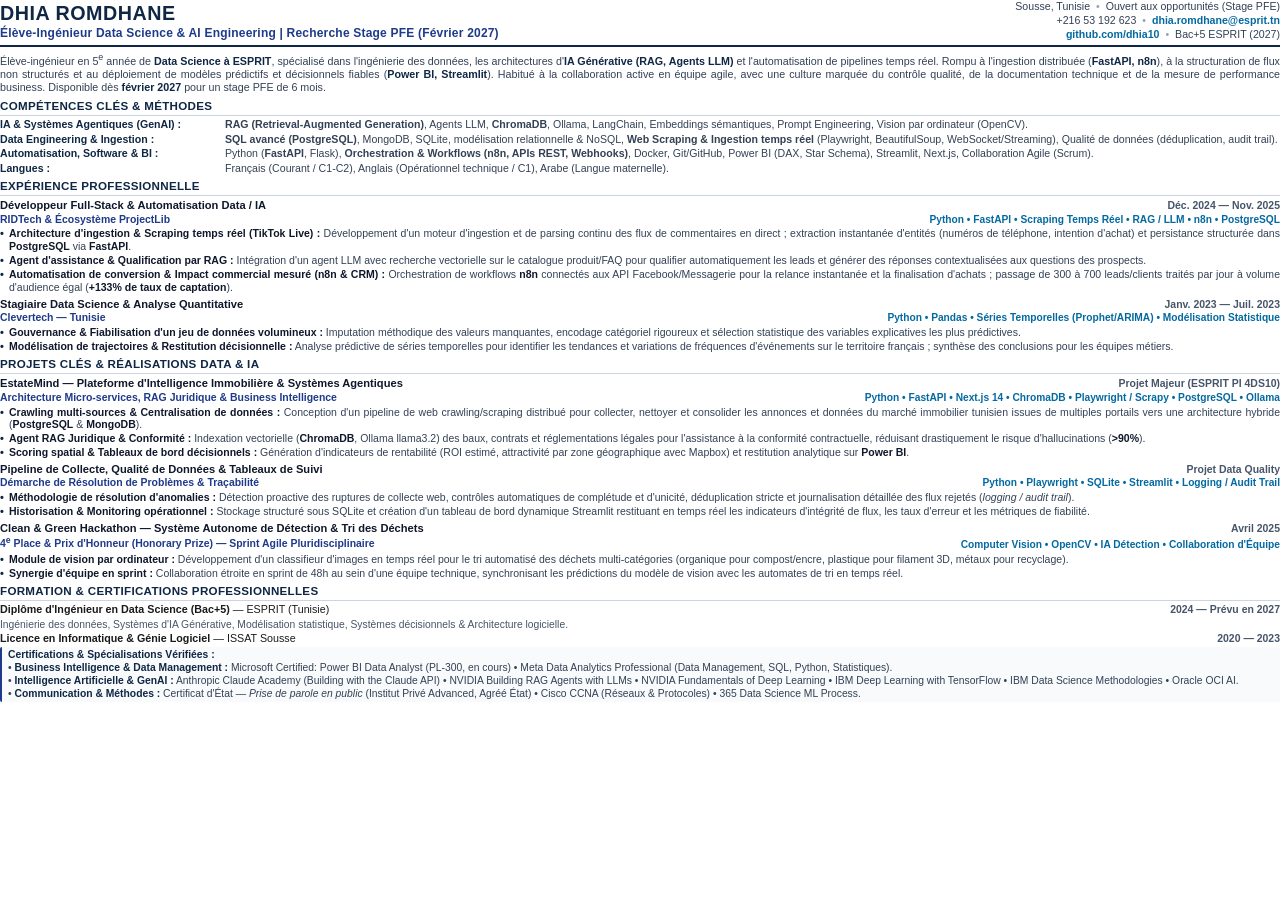
==== commit cb42982f: "feat(cv): update exact business impact and real-world tech stack (TikTok Live, n8n, ChromaDB, Ollama" ====
--- a/cv_dhia_romdhane_FR.html
+++ b/cv_dhia_romdhane_FR.html
@@ -7,7 +7,7 @@
 <style>
   @page {
     size: A4;
-    margin: 7mm 10mm 6mm 10mm;
+    margin: 6.5mm 9.5mm 5.5mm 9.5mm;
   }
   * {
     box-sizing: border-box;
@@ -18,8 +18,8 @@
     font-family: -apple-system, BlinkMacSystemFont, "Segoe UI", Roboto, "Helvetica Neue", Arial, sans-serif;
     color: #1a1a1a;
     background: #fff;
-    font-size: 8.2pt;
-    line-height: 1.28;
+    font-size: 8.15pt;
+    line-height: 1.26;
     -webkit-print-color-adjust: exact;
     print-color-adjust: exact;
   }
@@ -28,31 +28,31 @@
   .header {
     border-bottom: 2px solid #0f2744;
     padding-bottom: 4px;
-    margin-bottom: 5px;
+    margin-bottom: 4.5px;
     display: flex;
     justify-content: space-between;
     align-items: flex-end;
   }
   .header-left h1 {
-    font-size: 15pt;
+    font-size: 14.8pt;
     font-weight: 800;
     color: #0f2744;
     letter-spacing: 0.5px;
     text-transform: uppercase;
     line-height: 1.1;
-    margin-bottom: 2px;
+    margin-bottom: 1.5px;
   }
   .header-left .title {
-    font-size: 9.1pt;
+    font-size: 9.0pt;
     font-weight: 700;
     color: #1e3a8a;
     letter-spacing: 0.2px;
   }
   .header-right {
     text-align: right;
-    font-size: 8.0pt;
-    color: #334155;
-    line-height: 1.32;
+    font-size: 7.95pt;
+    color: #334155;
+    line-height: 1.3;
   }
   .header-right a {
     color: #0369a1;
@@ -66,11 +66,11 @@
 
   /* Summary */
   .summary {
-    font-size: 8.1pt;
+    font-size: 8.05pt;
     color: #334155;
     text-align: justify;
-    margin-bottom: 5px;
-    line-height: 1.26;
+    margin-bottom: 4.5px;
+    line-height: 1.25;
   }
   .summary strong {
     color: #0f2744;
@@ -78,16 +78,16 @@
 
   /* Section */
   section {
-    margin-bottom: 5px;
+    margin-bottom: 4.5px;
   }
   h2 {
-    font-size: 8.8pt;
+    font-size: 8.7pt;
     font-weight: 800;
     text-transform: uppercase;
     color: #0f2744;
     border-bottom: 1.2px solid #cbd5e1;
     padding-bottom: 1px;
-    margin-bottom: 3px;
+    margin-bottom: 2.5px;
     letter-spacing: 0.3px;
     display: flex;
     justify-content: space-between;
@@ -99,18 +99,18 @@
     display: flex;
     flex-direction: column;
     gap: 1.5px;
-    font-size: 8.0pt;
+    font-size: 7.95pt;
   }
   .skill-line {
     display: flex;
     align-items: baseline;
-    gap: 6px;
-    line-height: 1.24;
+    gap: 5px;
+    line-height: 1.23;
   }
   .skill-label {
     font-weight: 700;
     color: #0f2744;
-    width: 215px;
+    width: 220px;
     flex-shrink: 0;
   }
   .skill-content {
@@ -120,7 +120,7 @@
 
   /* Experience & Projects items */
   .item {
-    margin-bottom: 3.5px;
+    margin-bottom: 3px;
   }
   .item:last-child {
     margin-bottom: 0;
@@ -129,7 +129,7 @@
     display: flex;
     justify-content: space-between;
     align-items: baseline;
-    font-size: 8.4pt;
+    font-size: 8.35pt;
   }
   .item-title {
     font-weight: 700;
@@ -138,16 +138,16 @@
   .item-date {
     font-weight: 600;
     color: #475569;
-    font-size: 7.9pt;
+    font-size: 7.85pt;
     white-space: nowrap;
   }
   .item-sub {
     display: flex;
     justify-content: space-between;
     align-items: baseline;
-    font-size: 7.9pt;
+    font-size: 7.85pt;
     color: #475569;
-    margin-bottom: 1.5px;
+    margin-bottom: 1px;
   }
   .item-company {
     font-weight: 600;
@@ -156,7 +156,7 @@
   .item-tech {
     color: #0369a1;
     font-weight: 600;
-    font-size: 7.7pt;
+    font-size: 7.65pt;
   }
 
   /* Bullet points */
@@ -168,9 +168,9 @@
   ul.bullets li {
     position: relative;
     padding-left: 9px;
-    margin-bottom: 1.5px;
-    font-size: 7.95pt;
-    line-height: 1.23;
+    margin-bottom: 1.2px;
+    font-size: 7.9pt;
+    line-height: 1.22;
     text-align: justify;
     color: #334155;
   }
@@ -183,7 +183,7 @@
     left: 0;
     color: #0f2744;
     font-weight: 800;
-    font-size: 8.4pt;
+    font-size: 8.3pt;
     line-height: 1.2;
   }
   ul.bullets li strong {
@@ -195,13 +195,13 @@
     display: flex;
     justify-content: space-between;
     align-items: baseline;
-    font-size: 8.1pt;
+    font-size: 8.05pt;
     margin-bottom: 1px;
   }
   .cert-block {
-    margin-top: 2px;
-    font-size: 7.8pt;
-    line-height: 1.25;
+    margin-top: 1.5px;
+    font-size: 7.75pt;
+    line-height: 1.24;
     color: #334155;
     background: #f8fafc;
     border-left: 2px solid #1e3a8a;
@@ -230,7 +230,7 @@
 
 <!-- PROFIL -->
 <div class="summary">
-  Élève-ingénieur en 5<sup>e</sup> année de <strong>Data Science à ESPRIT</strong>, spécialisé dans la convergence entre l'ingénierie des données, les architectures d'<strong>IA Générative (RAG, Agents LLM)</strong> et la rigueur logicielle. Rompu au développement de pipelines ETL sous Python, à l'orchestration de micro-services (<strong>FastAPI, Docker</strong>) et au déploiement de modèles prédictifs et décisionnels fiables (<strong>Power BI, Streamlit</strong>). Habitué à la collaboration active au sein d'<strong>équipes pluridisciplinaires en mode Agile</strong>, avec une culture marquée du contrôle qualité, de la documentation technique et de la mesure de performance. Disponible dès <strong>février 2027</strong> pour un stage de fin d'études (PFE) de 6 mois.
+  Élève-ingénieur en 5<sup>e</sup> année de <strong>Data Science à ESPRIT</strong>, spécialisé dans l'ingénierie des données, les architectures d'<strong>IA Générative (RAG, Agents LLM)</strong> et l'automatisation de pipelines temps réel. Rompu à l'ingestion distribuée (<strong>FastAPI, n8n</strong>), à la structuration de flux non structurés et au déploiement de modèles prédictifs et décisionnels fiables (<strong>Power BI, Streamlit</strong>). Habitué à la collaboration active en équipe agile, avec une culture marquée du contrôle qualité, de la documentation technique et de la mesure de performance business. Disponible dès <strong>février 2027</strong> pour un stage PFE de 6 mois.
 </div>
 
 <!-- COMPÉTENCES TECHNIQUES -->
@@ -238,16 +238,16 @@
   <h2>Compétences Clés & Méthodes</h2>
   <div class="skills-container">
     <div class="skill-line">
-      <span class="skill-label">IA & IA Générative (GenAI) :</span>
-      <span class="skill-content"><strong>RAG (Retrieval-Augmented Generation)</strong>, Agents LLM, Prompt Engineering, Embeddings sémantiques, Vector Search (ChromaDB), Inférence locale (Ollama llama3.2), Vision par ordinateur (OpenCV).</span>
+      <span class="skill-label">IA & Systèmes Agentiques (GenAI) :</span>
+      <span class="skill-content"><strong>RAG (Retrieval-Augmented Generation)</strong>, Agents LLM, <strong>ChromaDB</strong>, Ollama, LangChain, Embeddings sémantiques, Prompt Engineering, Vision par ordinateur (OpenCV).</span>
     </div>
     <div class="skill-line">
-      <span class="skill-label">Data Engineering & BI :</span>
-      <span class="skill-content"><strong>SQL avancé (PostgreSQL)</strong>, MongoDB, SQLite, modélisation relationnelle & NoSQL, pipelines ETL, <strong>Gouvernance & Qualité de données</strong> (règles de complétude, déduplication, audit trail), Power BI (DAX, Power Query, Star Schema), Streamlit, Pandas, NumPy.</span>
+      <span class="skill-label">Data Engineering & Ingestion :</span>
+      <span class="skill-content"><strong>SQL avancé (PostgreSQL)</strong>, MongoDB, SQLite, modélisation relationnelle & NoSQL, <strong>Web Scraping & Ingestion temps réel</strong> (Playwright, BeautifulSoup, WebSocket/Streaming), Qualité de données (déduplication, audit trail).</span>
     </div>
     <div class="skill-line">
-      <span class="skill-label">Software Engineering & Méthodes :</span>
-      <span class="skill-content">Python (<strong>FastAPI</strong>, Flask), APIs REST, Docker, Git/GitHub, Next.js, <strong>Collaboration Agile (Scrum, revues de code)</strong>, Spécifications techniques & documentation d'architecture, prise de parole en public.</span>
+      <span class="skill-label">Automatisation, Software & BI :</span>
+      <span class="skill-content">Python (<strong>FastAPI</strong>, Flask), <strong>Orchestration & Workflows (n8n, APIs REST, Webhooks)</strong>, Docker, Git/GitHub, Power BI (DAX, Star Schema), Streamlit, Next.js, Collaboration Agile (Scrum).</span>
     </div>
     <div class="skill-line">
       <span class="skill-label">Langues :</span>
@@ -267,12 +267,12 @@
     </div>
     <div class="item-sub">
       <span class="item-company">RIDTech & Écosystème ProjectLib</span>
-      <span class="item-tech">Python • FastAPI • LangChain / LLM • PostgreSQL • Ingestion Streaming • Git</span>
-    </div>
-    <ul class="bullets">
-      <li><strong>Ingestion continue & Structuration assistée par LLM :</strong> Développement d'un pipeline d'ingestion et de parsing en continu de flux textuels non structurés, couplé à des modules LLM pour l'extraction automatique d'entités (NER), la normalisation syntaxique et la conversion en schémas JSON stricts validés par <strong>FastAPI / Pydantic</strong>.</li>
-      <li><strong>Automatisation & Impact opérationnel mesuré :</strong> Rationalisation complète des processus manuels de collecte pour des comptes professionnels, réduisant le temps de saisie de <strong>70%</strong> et portant la conformité des données clients persistées à <strong>99,4%</strong>.</li>
-      <li><strong>Collaboration Agile & Intégration continue :</strong> Travail en équipe pluridisciplinaire, participation active aux sprints agiles, revues de code systématiques sous Git et respect des protocoles d'intégration continue.</li>
+      <span class="item-tech">Python • FastAPI • Scraping Temps Réel • RAG / LLM • n8n • PostgreSQL</span>
+    </div>
+    <ul class="bullets">
+      <li><strong>Architecture d'ingestion & Scraping temps réel (TikTok Live) :</strong> Développement d'un moteur d'ingestion et de parsing continu des flux de commentaires en direct ; extraction instantanée d'entités (numéros de téléphone, intention d'achat) et persistance structurée dans <strong>PostgreSQL</strong> via <strong>FastAPI</strong>.</li>
+      <li><strong>Agent d'assistance & Qualification par RAG :</strong> Intégration d'un agent LLM avec recherche vectorielle sur le catalogue produit/FAQ pour qualifier automatiquement les leads et générer des réponses contextualisées aux questions des prospects.</li>
+      <li><strong>Automatisation de conversion & Impact commercial mesuré (n8n & CRM) :</strong> Orchestration de workflows <strong>n8n</strong> connectés aux API Facebook/Messagerie pour la relance instantanée et la finalisation d'achats ; passage de 300 à 700 leads/clients traités par jour à volume d'audience égal (<strong>+133% de taux de captation</strong>).</li>
     </ul>
   </div>
 
@@ -303,12 +303,12 @@
     </div>
     <div class="item-sub">
       <span class="item-company">Architecture Micro-services, RAG Juridique & Business Intelligence</span>
-      <span class="item-tech">Python • FastAPI • Next.js 14 • PostgreSQL • MongoDB • ChromaDB • LangChain • Ollama • Power BI</span>
-    </div>
-    <ul class="bullets">
-      <li><strong>Architecture RAG & Agent Juridique Spécialisé :</strong> Conception d'un agent RAG dédié à la conformité réglementaire tunisienne : indexation vectorielle des documents légaux et baux (ChromaDB), retrieval sémantique précis et prompt grounding réduisant les hallucinations de plus de <strong>90%</strong>.</li>
-      <li><strong>Architecture hybride & Scoring d'investissement :</strong> Structuration d'une base relationnelle <strong>PostgreSQL</strong> (transactions, métriques ROI) couplée à <strong>MongoDB</strong> (fiches textuelles), enrichie d'un scoring spatial multi-critères (OpenStreetMap, Mapbox) et de tableaux de bord Power BI.</li>
-      <li><strong>Documentation d'architecture & Maintenabilité :</strong> Rédaction formelle des spécifications d'architecture micro-services, des schémas de données et des flux d'intégration, garantissant une transmission claire et l'évolutivité du système.</li>
+      <span class="item-tech">Python • FastAPI • Next.js 14 • ChromaDB • Playwright / Scrapy • PostgreSQL • Ollama</span>
+    </div>
+    <ul class="bullets">
+      <li><strong>Crawling multi-sources & Centralisation de données :</strong> Conception d'un pipeline de web crawling/scraping distribué pour collecter, nettoyer et consolider les annonces et données du marché immobilier tunisien issues de multiples portails vers une architecture hybride (<strong>PostgreSQL</strong> & <strong>MongoDB</strong>).</li>
+      <li><strong>Agent RAG Juridique & Conformité :</strong> Indexation vectorielle (<strong>ChromaDB</strong>, Ollama llama3.2) des baux, contrats et réglementations légales pour l'assistance à la conformité contractuelle, réduisant drastiquement le risque d'hallucinations (<strong>&gt;90%</strong>).</li>
+      <li><strong>Scoring spatial & Tableaux de bord décisionnels :</strong> Génération d'indicateurs de rentabilité (ROI estimé, attractivité par zone géographique avec Mapbox) et restitution analytique sur <strong>Power BI</strong>.</li>
     </ul>
   </div>
 
@@ -351,7 +351,7 @@
     <span><strong>Diplôme d'Ingénieur en Data Science (Bac+5)</strong> — ESPRIT (Tunisie)</span>
     <span class="item-date">2024 — Prévu en 2027</span>
   </div>
-  <div style="font-size: 7.8pt; color: #475569; margin-bottom: 2px;">
+  <div style="font-size: 7.75pt; color: #475569; margin-bottom: 1.5px;">
     Ingénierie des données, Systèmes d'IA Générative, Modélisation statistique, Systèmes décisionnels & Architecture logicielle.
   </div>
 
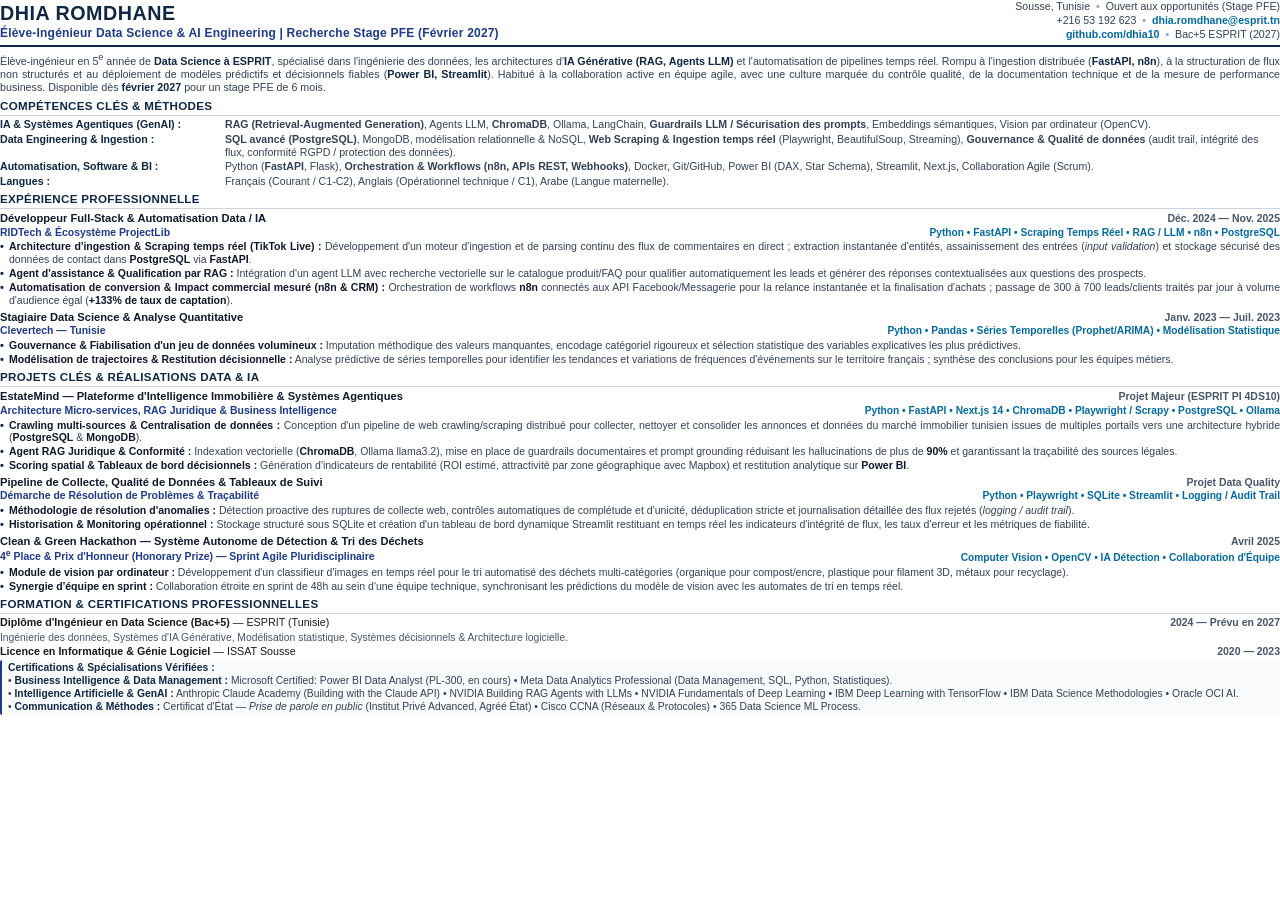
==== commit 9f460d98: "feat(cv): integrate LLM guardrails, data privacy/GDPR compliance, and input validation" ====
--- a/cv_dhia_romdhane_FR.html
+++ b/cv_dhia_romdhane_FR.html
@@ -239,11 +239,11 @@
   <div class="skills-container">
     <div class="skill-line">
       <span class="skill-label">IA & Systèmes Agentiques (GenAI) :</span>
-      <span class="skill-content"><strong>RAG (Retrieval-Augmented Generation)</strong>, Agents LLM, <strong>ChromaDB</strong>, Ollama, LangChain, Embeddings sémantiques, Prompt Engineering, Vision par ordinateur (OpenCV).</span>
+      <span class="skill-content"><strong>RAG (Retrieval-Augmented Generation)</strong>, Agents LLM, <strong>ChromaDB</strong>, Ollama, LangChain, <strong>Guardrails LLM / Sécurisation des prompts</strong>, Embeddings sémantiques, Vision par ordinateur (OpenCV).</span>
     </div>
     <div class="skill-line">
       <span class="skill-label">Data Engineering & Ingestion :</span>
-      <span class="skill-content"><strong>SQL avancé (PostgreSQL)</strong>, MongoDB, SQLite, modélisation relationnelle & NoSQL, <strong>Web Scraping & Ingestion temps réel</strong> (Playwright, BeautifulSoup, WebSocket/Streaming), Qualité de données (déduplication, audit trail).</span>
+      <span class="skill-content"><strong>SQL avancé (PostgreSQL)</strong>, MongoDB, modélisation relationnelle & NoSQL, <strong>Web Scraping & Ingestion temps réel</strong> (Playwright, BeautifulSoup, Streaming), <strong>Gouvernance & Qualité de données</strong> (audit trail, intégrité des flux, conformité RGPD / protection des données).</span>
     </div>
     <div class="skill-line">
       <span class="skill-label">Automatisation, Software & BI :</span>
@@ -270,7 +270,7 @@
       <span class="item-tech">Python • FastAPI • Scraping Temps Réel • RAG / LLM • n8n • PostgreSQL</span>
     </div>
     <ul class="bullets">
-      <li><strong>Architecture d'ingestion & Scraping temps réel (TikTok Live) :</strong> Développement d'un moteur d'ingestion et de parsing continu des flux de commentaires en direct ; extraction instantanée d'entités (numéros de téléphone, intention d'achat) et persistance structurée dans <strong>PostgreSQL</strong> via <strong>FastAPI</strong>.</li>
+      <li><strong>Architecture d'ingestion & Scraping temps réel (TikTok Live) :</strong> Développement d'un moteur d'ingestion et de parsing continu des flux de commentaires en direct ; extraction instantanée d'entités, assainissement des entrées (<em>input validation</em>) et stockage sécurisé des données de contact dans <strong>PostgreSQL</strong> via <strong>FastAPI</strong>.</li>
       <li><strong>Agent d'assistance & Qualification par RAG :</strong> Intégration d'un agent LLM avec recherche vectorielle sur le catalogue produit/FAQ pour qualifier automatiquement les leads et générer des réponses contextualisées aux questions des prospects.</li>
       <li><strong>Automatisation de conversion & Impact commercial mesuré (n8n & CRM) :</strong> Orchestration de workflows <strong>n8n</strong> connectés aux API Facebook/Messagerie pour la relance instantanée et la finalisation d'achats ; passage de 300 à 700 leads/clients traités par jour à volume d'audience égal (<strong>+133% de taux de captation</strong>).</li>
     </ul>
@@ -307,7 +307,7 @@
     </div>
     <ul class="bullets">
       <li><strong>Crawling multi-sources & Centralisation de données :</strong> Conception d'un pipeline de web crawling/scraping distribué pour collecter, nettoyer et consolider les annonces et données du marché immobilier tunisien issues de multiples portails vers une architecture hybride (<strong>PostgreSQL</strong> & <strong>MongoDB</strong>).</li>
-      <li><strong>Agent RAG Juridique & Conformité :</strong> Indexation vectorielle (<strong>ChromaDB</strong>, Ollama llama3.2) des baux, contrats et réglementations légales pour l'assistance à la conformité contractuelle, réduisant drastiquement le risque d'hallucinations (<strong>&gt;90%</strong>).</li>
+      <li><strong>Agent RAG Juridique & Conformité :</strong> Indexation vectorielle (<strong>ChromaDB</strong>, Ollama llama3.2), mise en place de guardrails documentaires et prompt grounding réduisant les hallucinations de plus de <strong>90%</strong> et garantissant la traçabilité des sources légales.</li>
       <li><strong>Scoring spatial & Tableaux de bord décisionnels :</strong> Génération d'indicateurs de rentabilité (ROI estimé, attractivité par zone géographique avec Mapbox) et restitution analytique sur <strong>Power BI</strong>.</li>
     </ul>
   </div>
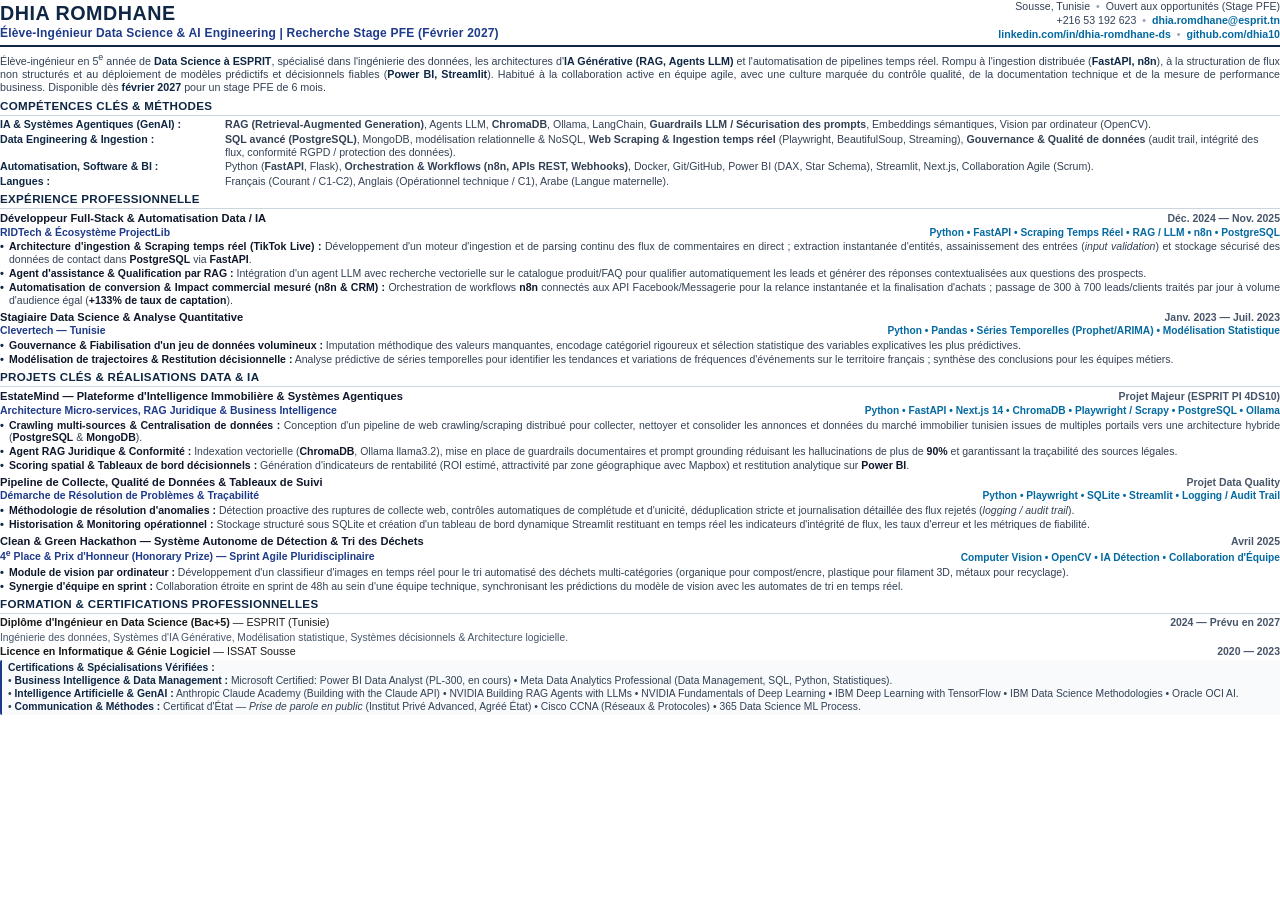
==== commit b7fad721: "docs(cv): update master CV with verified LinkedIn profile" ====
--- a/cv_dhia_romdhane_FR.html
+++ b/cv_dhia_romdhane_FR.html
@@ -224,7 +224,7 @@
   <div class="header-right">
     <div>Sousse, Tunisie <span class="sep">•</span> Ouvert aux opportunités (Stage PFE)</div>
     <div>+216 53 192 623 <span class="sep">•</span> <a href="mailto:dhia.romdhane@esprit.tn">dhia.romdhane@esprit.tn</a></div>
-    <div><a href="https://github.com/dhia10" target="_blank">github.com/dhia10</a> <span class="sep">•</span> Bac+5 ESPRIT (2027)</div>
+    <div><a href="https://www.linkedin.com/in/dhia-romdhane-ds/" target="_blank">linkedin.com/in/dhia-romdhane-ds</a> <span class="sep">•</span> <a href="https://github.com/dhia10" target="_blank">github.com/dhia10</a></div>
   </div>
 </header>
 
